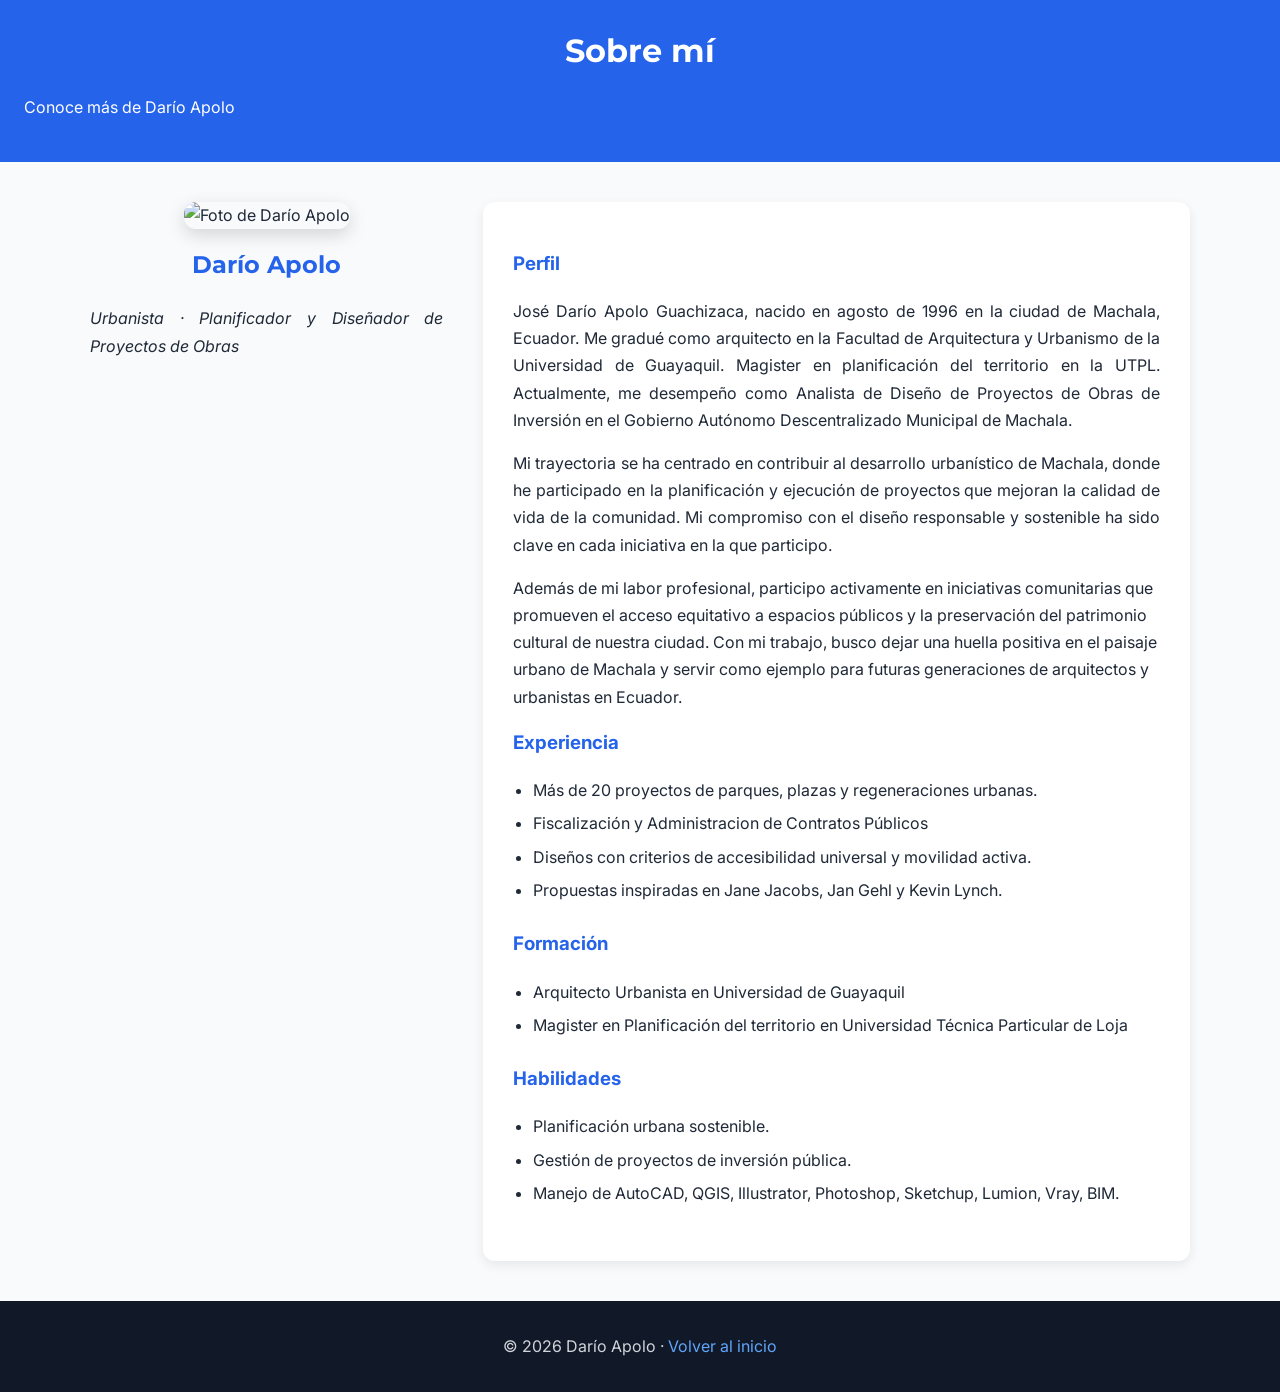
==== conoceme.html @ f18e1ec0 "Add files via upload" ====
<!doctype html>
<html lang="es">
<head>
  <meta charset="utf-8" />
  <meta name="viewport" content="width=device-width, initial-scale=1" />
  <title>Sobre mí — Darío Apolo</title>
  <link href="https://fonts.googleapis.com/css2?family=Inter:wght@400;600&family=Montserrat:wght@700&display=swap" rel="stylesheet">
  <style>
    :root {
      --bg: #f9fafb;
      --text: #1f2937;
      --muted: #6b7280;
      --brand: #2563eb;
    }

    body {
      margin: 0;
      font-family: 'Inter', sans-serif;
      background: var(--bg);
      color: var(--text);
      line-height: 1.7;
    }

    header {
      background: var(--brand);
      color: white;
      padding: 1.5rem;
      text-align: center;
    }

    header h1 {
      margin: 0;
      font-family: 'Montserrat', sans-serif;
    }

    main {
      display: grid;
      grid-template-columns: 1fr 2fr;
      gap: 40px;
      max-width: 1100px;
      margin: 40px auto;
      padding: 0 20px;
      align-items: start;
    }

    /* Foto */
    .profile {
      text-align: center;
    }
    .profile img {
      width: 100%;
      max-width: 280px;
      border-radius: 12px;
      box-shadow: 0 6px 18px rgba(0,0,0,0.15);
    }
    .profile h2 {
      margin-top: 1rem;
      font-family: 'Montserrat', sans-serif;
      color: var(--brand);
    }

    /* CV contenido */
    .cv-box {
      background: white;
      padding: 30px;
      border-radius: 12px;
      box-shadow: 0 4px 12px rgba(0,0,0,0.08);
    }
    .cv-box h3 {
      color: var(--brand);
      margin-top: 1rem;
    }
    .cv-box ul {
      margin: 0.5rem 0 1.5rem;
      padding-left: 20px;
    }
    .cv-box li {
      margin-bottom: 6px;
    }

    footer {
      background: #111827;
      color: #d1d5db;
      text-align: center;
      padding: 2rem 1rem;
      margin-top: 40px;
    }
    footer a {
      color: #60a5fa;
      text-decoration: none;
    }
    footer a:hover {
      text-decoration: underline;
    }

    @media (max-width: 768px) {
      main {
        grid-template-columns: 1fr;
        text-align: center;
      }
    }
    p {
  text-align: justify;
}
  </style>
</head>
<body>
  <header>
    <h1>Sobre mí</h1>
    <p>Conoce más de Darío Apolo</p>
  </header>

  <main>
    <!-- Columna izquierda (Foto + nombre) -->
    <div class="profile">
      <img src="img/perfil.jpg" alt="Foto de Darío Apolo">
      <h2>Darío Apolo</h2>
      <p><em>Urbanista · Planificador y Diseñador de Proyectos de Obras</em></p>
    </div>

    <!-- Columna derecha (CV) -->
    <div class="cv-box">
      <h3>Perfil</h3>
      <p>José Darío Apolo Guachizaca, nacido en agosto de 1996 en la ciudad de Machala, Ecuador. Me gradué como arquitecto en la Facultad de Arquitectura y Urbanismo de la Universidad de Guayaquil. Magister en planificación del territorio en la UTPL. 
Actualmente, me desempeño como Analista de Diseño de Proyectos de Obras de Inversión en el Gobierno Autónomo Descentralizado Municipal de Machala.</p>

<P>Mi trayectoria se ha centrado en contribuir al desarrollo urbanístico de Machala, donde he participado en la planificación y ejecución de proyectos que mejoran la calidad de vida de la comunidad. Mi compromiso con el diseño responsable y sostenible ha sido clave en cada iniciativa en la que participo.

<P></P>Además de mi labor profesional, participo activamente en iniciativas comunitarias que promueven el acceso equitativo a espacios públicos y la preservación del patrimonio cultural de nuestra ciudad.

Con mi trabajo, busco dejar una huella positiva en el paisaje urbano de Machala y servir como ejemplo para futuras generaciones de arquitectos y urbanistas en Ecuador.</p>

      <h3>Experiencia</h3>
      <ul>
        <li>Más de 20 proyectos de parques, plazas y regeneraciones urbanas.</li>
        <li>Fiscalización y Administracion de Contratos Públicos</li>
        <li>Diseños con criterios de accesibilidad universal y movilidad activa.</li>
        <li>Propuestas inspiradas en Jane Jacobs, Jan Gehl y Kevin Lynch.</li>
      </ul>

      <h3>Formación</h3>
      <ul>
        <li>Arquitecto  Urbanista en Universidad de Guayaquil</li>
        <li>Magister en Planificación del territorio en Universidad Técnica Particular de Loja</li>
      </ul>

      <h3>Habilidades</h3>
      <ul>
        <li>Planificación urbana sostenible.</li>
        <li>Gestión de proyectos de inversión pública.</li>
        <li>Manejo de AutoCAD, QGIS, Illustrator, Photoshop, Sketchup, Lumion, Vray, BIM.</li>
      </ul>
    </div>
  </main>

  <footer>
    © <span id="year"></span> Darío Apolo · 
    <a href="index.html">Volver al inicio</a>
  </footer>

  <script>
    document.getElementById("year").textContent = new Date().getFullYear();
  </script>
</body>
</html>
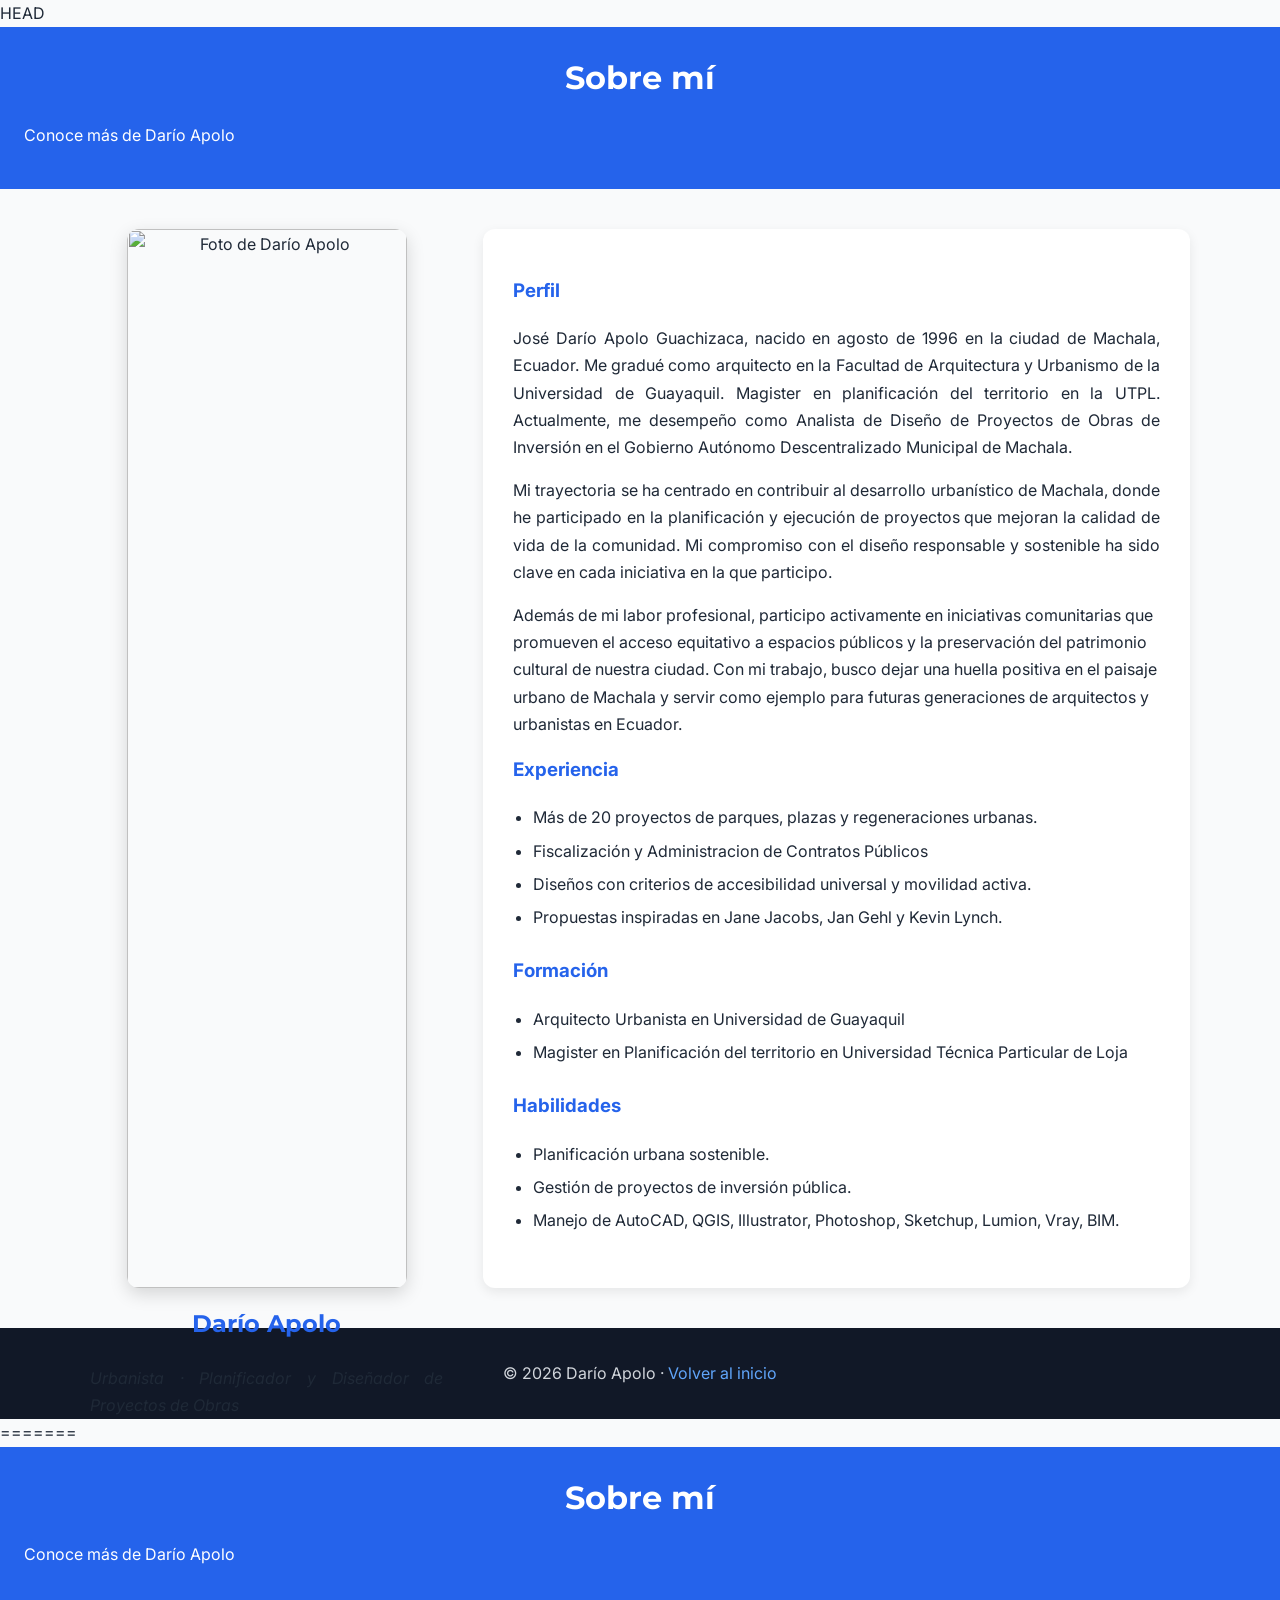
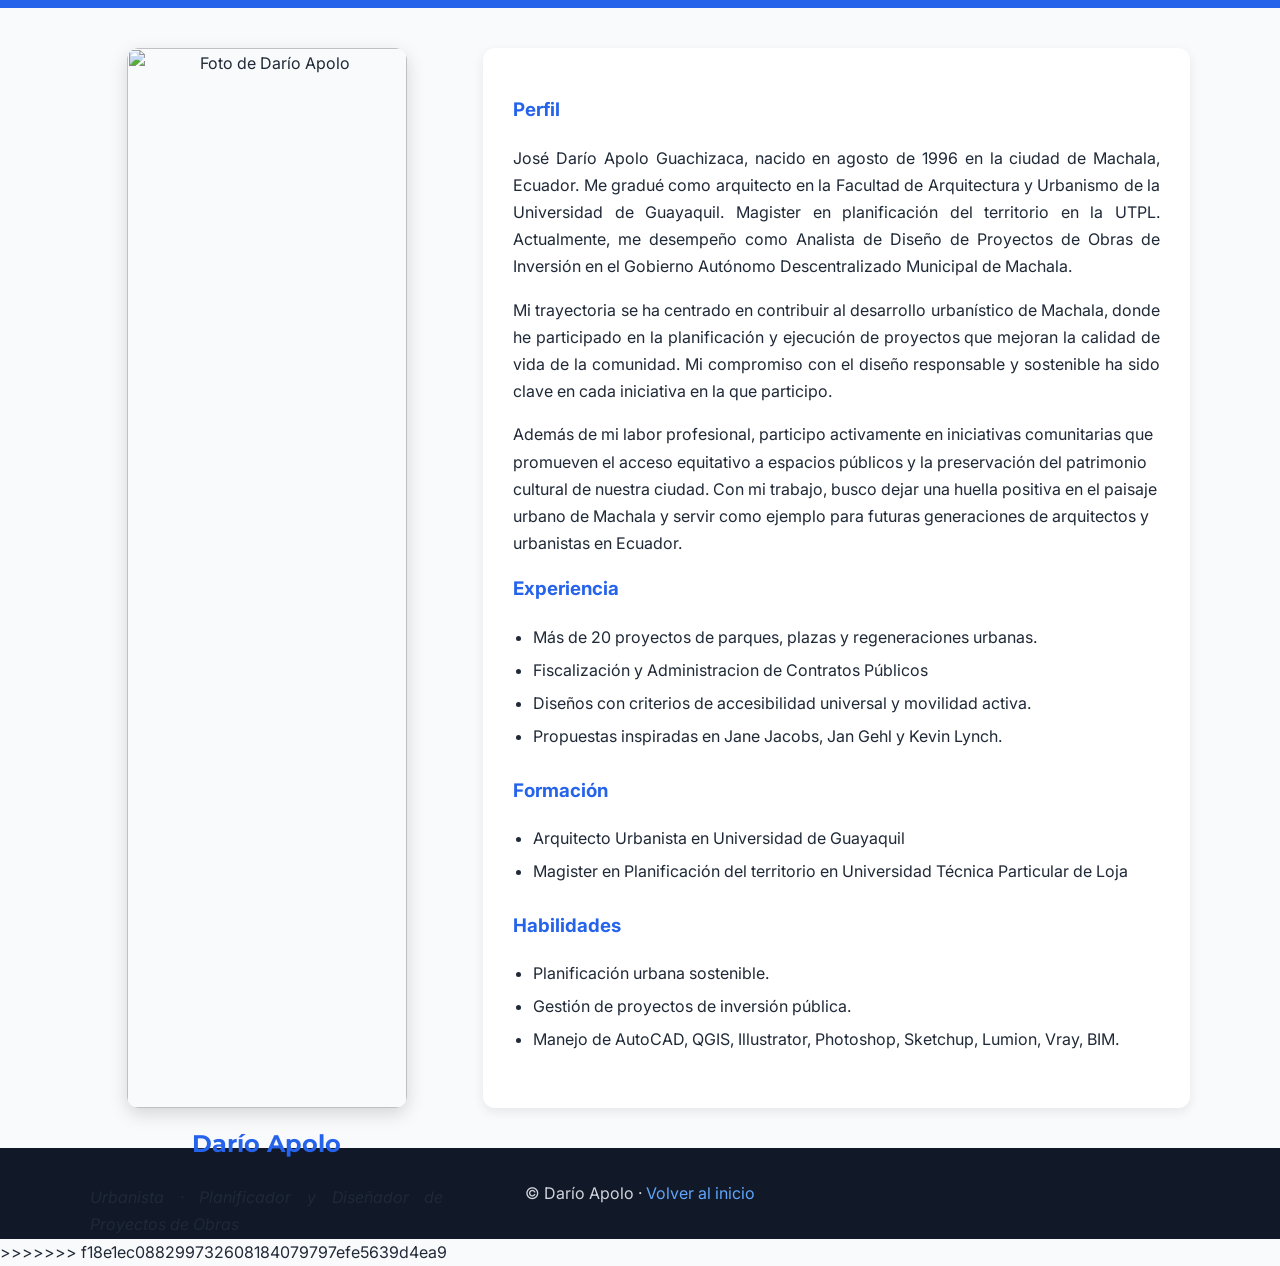
==== commit 35ee9df6: "Resolviendo conflictos de merge en HTML" ====
--- a/conoceme.html
+++ b/conoceme.html
@@ -1,165 +1,335 @@
-<!doctype html>
-<html lang="es">
-<head>
-  <meta charset="utf-8" />
-  <meta name="viewport" content="width=device-width, initial-scale=1" />
-  <title>Sobre mí — Darío Apolo</title>
-  <link href="https://fonts.googleapis.com/css2?family=Inter:wght@400;600&family=Montserrat:wght@700&display=swap" rel="stylesheet">
-  <style>
-    :root {
-      --bg: #f9fafb;
-      --text: #1f2937;
-      --muted: #6b7280;
-      --brand: #2563eb;
-    }
-
-    body {
-      margin: 0;
-      font-family: 'Inter', sans-serif;
-      background: var(--bg);
-      color: var(--text);
-      line-height: 1.7;
-    }
-
-    header {
-      background: var(--brand);
-      color: white;
-      padding: 1.5rem;
-      text-align: center;
-    }
-
-    header h1 {
-      margin: 0;
-      font-family: 'Montserrat', sans-serif;
-    }
-
-    main {
-      display: grid;
-      grid-template-columns: 1fr 2fr;
-      gap: 40px;
-      max-width: 1100px;
-      margin: 40px auto;
-      padding: 0 20px;
-      align-items: start;
-    }
-
-    /* Foto */
-    .profile {
-      text-align: center;
-    }
-    .profile img {
-      width: 100%;
-      max-width: 280px;
-      border-radius: 12px;
-      box-shadow: 0 6px 18px rgba(0,0,0,0.15);
-    }
-    .profile h2 {
-      margin-top: 1rem;
-      font-family: 'Montserrat', sans-serif;
-      color: var(--brand);
-    }
-
-    /* CV contenido */
-    .cv-box {
-      background: white;
-      padding: 30px;
-      border-radius: 12px;
-      box-shadow: 0 4px 12px rgba(0,0,0,0.08);
-    }
-    .cv-box h3 {
-      color: var(--brand);
-      margin-top: 1rem;
-    }
-    .cv-box ul {
-      margin: 0.5rem 0 1.5rem;
-      padding-left: 20px;
-    }
-    .cv-box li {
-      margin-bottom: 6px;
-    }
-
-    footer {
-      background: #111827;
-      color: #d1d5db;
-      text-align: center;
-      padding: 2rem 1rem;
-      margin-top: 40px;
-    }
-    footer a {
-      color: #60a5fa;
-      text-decoration: none;
-    }
-    footer a:hover {
-      text-decoration: underline;
-    }
-
-    @media (max-width: 768px) {
-      main {
-        grid-template-columns: 1fr;
-        text-align: center;
-      }
-    }
-    p {
-  text-align: justify;
-}
-  </style>
-</head>
-<body>
-  <header>
-    <h1>Sobre mí</h1>
-    <p>Conoce más de Darío Apolo</p>
-  </header>
-
-  <main>
-    <!-- Columna izquierda (Foto + nombre) -->
-    <div class="profile">
-      <img src="img/perfil.jpg" alt="Foto de Darío Apolo">
-      <h2>Darío Apolo</h2>
-      <p><em>Urbanista · Planificador y Diseñador de Proyectos de Obras</em></p>
-    </div>
-
-    <!-- Columna derecha (CV) -->
-    <div class="cv-box">
-      <h3>Perfil</h3>
-      <p>José Darío Apolo Guachizaca, nacido en agosto de 1996 en la ciudad de Machala, Ecuador. Me gradué como arquitecto en la Facultad de Arquitectura y Urbanismo de la Universidad de Guayaquil. Magister en planificación del territorio en la UTPL. 
-Actualmente, me desempeño como Analista de Diseño de Proyectos de Obras de Inversión en el Gobierno Autónomo Descentralizado Municipal de Machala.</p>
-
-<P>Mi trayectoria se ha centrado en contribuir al desarrollo urbanístico de Machala, donde he participado en la planificación y ejecución de proyectos que mejoran la calidad de vida de la comunidad. Mi compromiso con el diseño responsable y sostenible ha sido clave en cada iniciativa en la que participo.
-
-<P></P>Además de mi labor profesional, participo activamente en iniciativas comunitarias que promueven el acceso equitativo a espacios públicos y la preservación del patrimonio cultural de nuestra ciudad.
-
-Con mi trabajo, busco dejar una huella positiva en el paisaje urbano de Machala y servir como ejemplo para futuras generaciones de arquitectos y urbanistas en Ecuador.</p>
-
-      <h3>Experiencia</h3>
-      <ul>
-        <li>Más de 20 proyectos de parques, plazas y regeneraciones urbanas.</li>
-        <li>Fiscalización y Administracion de Contratos Públicos</li>
-        <li>Diseños con criterios de accesibilidad universal y movilidad activa.</li>
-        <li>Propuestas inspiradas en Jane Jacobs, Jan Gehl y Kevin Lynch.</li>
-      </ul>
-
-      <h3>Formación</h3>
-      <ul>
-        <li>Arquitecto  Urbanista en Universidad de Guayaquil</li>
-        <li>Magister en Planificación del territorio en Universidad Técnica Particular de Loja</li>
-      </ul>
-
-      <h3>Habilidades</h3>
-      <ul>
-        <li>Planificación urbana sostenible.</li>
-        <li>Gestión de proyectos de inversión pública.</li>
-        <li>Manejo de AutoCAD, QGIS, Illustrator, Photoshop, Sketchup, Lumion, Vray, BIM.</li>
-      </ul>
-    </div>
-  </main>
-
-  <footer>
-    © <span id="year"></span> Darío Apolo · 
-    <a href="index.html">Volver al inicio</a>
-  </footer>
-
-  <script>
-    document.getElementById("year").textContent = new Date().getFullYear();
-  </script>
-</body>
-</html>
+ HEAD
+<!doctype html>
+<html lang="es">
+<head>
+  <meta charset="utf-8" />
+  <meta name="viewport" content="width=device-width, initial-scale=1" />
+  <title>Sobre mí — Darío Apolo</title>
+  <link href="https://fonts.googleapis.com/css2?family=Inter:wght@400;600&family=Montserrat:wght@700&display=swap" rel="stylesheet">
+  <link href="https://fonts.googleapis.com/css2?family=Inter:wght@400;600&display=swap" rel="stylesheet">
+<link href="https://fonts.googleapis.com/css2?family=Roboto:wght@400;700&display=swap" rel="stylesheet">
+  <style>
+    :root {
+      --bg: #f9fafb;
+      --text: #1f2937;
+      --muted: #6b7280;
+      --brand: #2563eb;
+    }
+
+    body {
+      margin: 0;
+      font-family: 'Inter', sans-serif;
+      background: var(--bg);
+      color: var(--text);
+      line-height: 1.7;
+    }
+
+    header {
+      background: var(--brand);
+      color: white;
+      padding: 1.5rem;
+      text-align: center;
+    }
+
+    header h1 {
+      margin: 0;
+      font-family: 'Montserrat', sans-serif;
+    }
+
+    main {
+      display: grid;
+      grid-template-columns: 1fr 2fr;
+      gap: 40px;
+      max-width: 1100px;
+      margin: 40px auto;
+      padding: 0 20px;
+      align-items: start;
+    }
+
+    /* Foto */
+    .profile {
+      text-align: center;
+    }
+    .profile img {
+      width: 100%;
+      max-width: 280px;
+      border-radius: 12px;
+      box-shadow: 0 6px 18px rgba(0,0,0,0.15);
+    }
+    .profile h2 {
+      margin-top: 1rem;
+      font-family: 'Montserrat', sans-serif;
+      color: var(--brand);
+    }
+
+    /* CV contenido */
+    .cv-box {
+      background: white;
+      padding: 30px;
+      border-radius: 12px;
+      box-shadow: 0 4px 12px rgba(0,0,0,0.08);
+    }
+    .cv-box h3 {
+      color: var(--brand);
+      margin-top: 1rem;
+    }
+    .cv-box ul {
+      margin: 0.5rem 0 1.5rem;
+      padding-left: 20px;
+    }
+    .cv-box li {
+      margin-bottom: 6px;
+    }
+
+    footer {
+      background: #111827;
+      color: #d1d5db;
+      text-align: center;
+      padding: 2rem 1rem;
+      margin-top: 40px;
+    }
+    footer a {
+      color: #60a5fa;
+      text-decoration: none;
+    }
+    footer a:hover {
+      text-decoration: underline;
+    }
+
+    @media (max-width: 768px) {
+      main {
+        grid-template-columns: 1fr;
+        text-align: center;
+      }
+    }
+    p {
+  text-align: justify;
+}
+  </style>
+</head>
+<body>
+  <header>
+    <h1>Sobre mí</h1>
+    <p>Conoce más de Darío Apolo</p>
+  </header>
+
+  <main>
+    <!-- Columna izquierda (Foto + nombre) -->
+    <div class="profile">
+      <img src="img/perfil.jpg" alt="Foto de Darío Apolo">
+      <h2>Darío Apolo</h2>
+      <p><em>Urbanista · Planificador y Diseñador de Proyectos de Obras</em></p>
+    </div>
+
+    <!-- Columna derecha (CV) -->
+    <div class="cv-box">
+      <h3>Perfil</h3>
+      <p>José Darío Apolo Guachizaca, nacido en agosto de 1996 en la ciudad de Machala, Ecuador. Me gradué como arquitecto en la Facultad de Arquitectura y Urbanismo de la Universidad de Guayaquil. Magister en planificación del territorio en la UTPL. 
+Actualmente, me desempeño como Analista de Diseño de Proyectos de Obras de Inversión en el Gobierno Autónomo Descentralizado Municipal de Machala.</p>
+
+<P>Mi trayectoria se ha centrado en contribuir al desarrollo urbanístico de Machala, donde he participado en la planificación y ejecución de proyectos que mejoran la calidad de vida de la comunidad. Mi compromiso con el diseño responsable y sostenible ha sido clave en cada iniciativa en la que participo.
+
+<P></P>Además de mi labor profesional, participo activamente en iniciativas comunitarias que promueven el acceso equitativo a espacios públicos y la preservación del patrimonio cultural de nuestra ciudad.
+
+Con mi trabajo, busco dejar una huella positiva en el paisaje urbano de Machala y servir como ejemplo para futuras generaciones de arquitectos y urbanistas en Ecuador.</p>
+
+      <h3>Experiencia</h3>
+      <ul>
+        <li>Más de 20 proyectos de parques, plazas y regeneraciones urbanas.</li>
+        <li>Fiscalización y Administracion de Contratos Públicos</li>
+        <li>Diseños con criterios de accesibilidad universal y movilidad activa.</li>
+        <li>Propuestas inspiradas en Jane Jacobs, Jan Gehl y Kevin Lynch.</li>
+      </ul>
+
+      <h3>Formación</h3>
+      <ul>
+        <li>Arquitecto  Urbanista en Universidad de Guayaquil</li>
+        <li>Magister en Planificación del territorio en Universidad Técnica Particular de Loja</li>
+      </ul>
+
+      <h3>Habilidades</h3>
+      <ul>
+        <li>Planificación urbana sostenible.</li>
+        <li>Gestión de proyectos de inversión pública.</li>
+        <li>Manejo de AutoCAD, QGIS, Illustrator, Photoshop, Sketchup, Lumion, Vray, BIM.</li>
+      </ul>
+    </div>
+  </main>
+
+  <footer>
+    © <span id="year"></span> Darío Apolo · 
+    <a href="index.html">Volver al inicio</a>
+  </footer>
+
+  <script>
+    document.getElementById("year").textContent = new Date().getFullYear();
+  </script>
+</body>
+</html>
+=======
+<!doctype html>
+<html lang="es">
+<head>
+  <meta charset="utf-8" />
+  <meta name="viewport" content="width=device-width, initial-scale=1" />
+  <title>Sobre mí — Darío Apolo</title>
+  <link href="https://fonts.googleapis.com/css2?family=Inter:wght@400;600&family=Montserrat:wght@700&display=swap" rel="stylesheet">
+  <style>
+    :root {
+      --bg: #f9fafb;
+      --text: #1f2937;
+      --muted: #6b7280;
+      --brand: #2563eb;
+    }
+
+    body {
+      margin: 0;
+      font-family: 'Inter', sans-serif;
+      background: var(--bg);
+      color: var(--text);
+      line-height: 1.7;
+    }
+
+    header {
+      background: var(--brand);
+      color: white;
+      padding: 1.5rem;
+      text-align: center;
+    }
+
+    header h1 {
+      margin: 0;
+      font-family: 'Montserrat', sans-serif;
+    }
+
+    main {
+      display: grid;
+      grid-template-columns: 1fr 2fr;
+      gap: 40px;
+      max-width: 1100px;
+      margin: 40px auto;
+      padding: 0 20px;
+      align-items: start;
+    }
+
+    /* Foto */
+    .profile {
+      text-align: center;
+    }
+    .profile img {
+      width: 100%;
+      max-width: 280px;
+      border-radius: 12px;
+      box-shadow: 0 6px 18px rgba(0,0,0,0.15);
+    }
+    .profile h2 {
+      margin-top: 1rem;
+      font-family: 'Montserrat', sans-serif;
+      color: var(--brand);
+    }
+
+    /* CV contenido */
+    .cv-box {
+      background: white;
+      padding: 30px;
+      border-radius: 12px;
+      box-shadow: 0 4px 12px rgba(0,0,0,0.08);
+    }
+    .cv-box h3 {
+      color: var(--brand);
+      margin-top: 1rem;
+    }
+    .cv-box ul {
+      margin: 0.5rem 0 1.5rem;
+      padding-left: 20px;
+    }
+    .cv-box li {
+      margin-bottom: 6px;
+    }
+
+    footer {
+      background: #111827;
+      color: #d1d5db;
+      text-align: center;
+      padding: 2rem 1rem;
+      margin-top: 40px;
+    }
+    footer a {
+      color: #60a5fa;
+      text-decoration: none;
+    }
+    footer a:hover {
+      text-decoration: underline;
+    }
+
+    @media (max-width: 768px) {
+      main {
+        grid-template-columns: 1fr;
+        text-align: center;
+      }
+    }
+    p {
+  text-align: justify;
+}
+  </style>
+</head>
+<body>
+  <header>
+    <h1>Sobre mí</h1>
+    <p>Conoce más de Darío Apolo</p>
+  </header>
+
+  <main>
+    <!-- Columna izquierda (Foto + nombre) -->
+    <div class="profile">
+      <img src="img/perfil.jpg" alt="Foto de Darío Apolo">
+      <h2>Darío Apolo</h2>
+      <p><em>Urbanista · Planificador y Diseñador de Proyectos de Obras</em></p>
+    </div>
+
+    <!-- Columna derecha (CV) -->
+    <div class="cv-box">
+      <h3>Perfil</h3>
+      <p>José Darío Apolo Guachizaca, nacido en agosto de 1996 en la ciudad de Machala, Ecuador. Me gradué como arquitecto en la Facultad de Arquitectura y Urbanismo de la Universidad de Guayaquil. Magister en planificación del territorio en la UTPL. 
+Actualmente, me desempeño como Analista de Diseño de Proyectos de Obras de Inversión en el Gobierno Autónomo Descentralizado Municipal de Machala.</p>
+
+<P>Mi trayectoria se ha centrado en contribuir al desarrollo urbanístico de Machala, donde he participado en la planificación y ejecución de proyectos que mejoran la calidad de vida de la comunidad. Mi compromiso con el diseño responsable y sostenible ha sido clave en cada iniciativa en la que participo.
+
+<P></P>Además de mi labor profesional, participo activamente en iniciativas comunitarias que promueven el acceso equitativo a espacios públicos y la preservación del patrimonio cultural de nuestra ciudad.
+
+Con mi trabajo, busco dejar una huella positiva en el paisaje urbano de Machala y servir como ejemplo para futuras generaciones de arquitectos y urbanistas en Ecuador.</p>
+
+      <h3>Experiencia</h3>
+      <ul>
+        <li>Más de 20 proyectos de parques, plazas y regeneraciones urbanas.</li>
+        <li>Fiscalización y Administracion de Contratos Públicos</li>
+        <li>Diseños con criterios de accesibilidad universal y movilidad activa.</li>
+        <li>Propuestas inspiradas en Jane Jacobs, Jan Gehl y Kevin Lynch.</li>
+      </ul>
+
+      <h3>Formación</h3>
+      <ul>
+        <li>Arquitecto  Urbanista en Universidad de Guayaquil</li>
+        <li>Magister en Planificación del territorio en Universidad Técnica Particular de Loja</li>
+      </ul>
+
+      <h3>Habilidades</h3>
+      <ul>
+        <li>Planificación urbana sostenible.</li>
+        <li>Gestión de proyectos de inversión pública.</li>
+        <li>Manejo de AutoCAD, QGIS, Illustrator, Photoshop, Sketchup, Lumion, Vray, BIM.</li>
+      </ul>
+    </div>
+  </main>
+
+  <footer>
+    © <span id="year"></span> Darío Apolo · 
+    <a href="index.html">Volver al inicio</a>
+  </footer>
+
+  <script>
+    document.getElementById("year").textContent = new Date().getFullYear();
+  </script>
+</body>
+</html>
+>>>>>>> f18e1ec088299732608184079797efe5639d4ea9
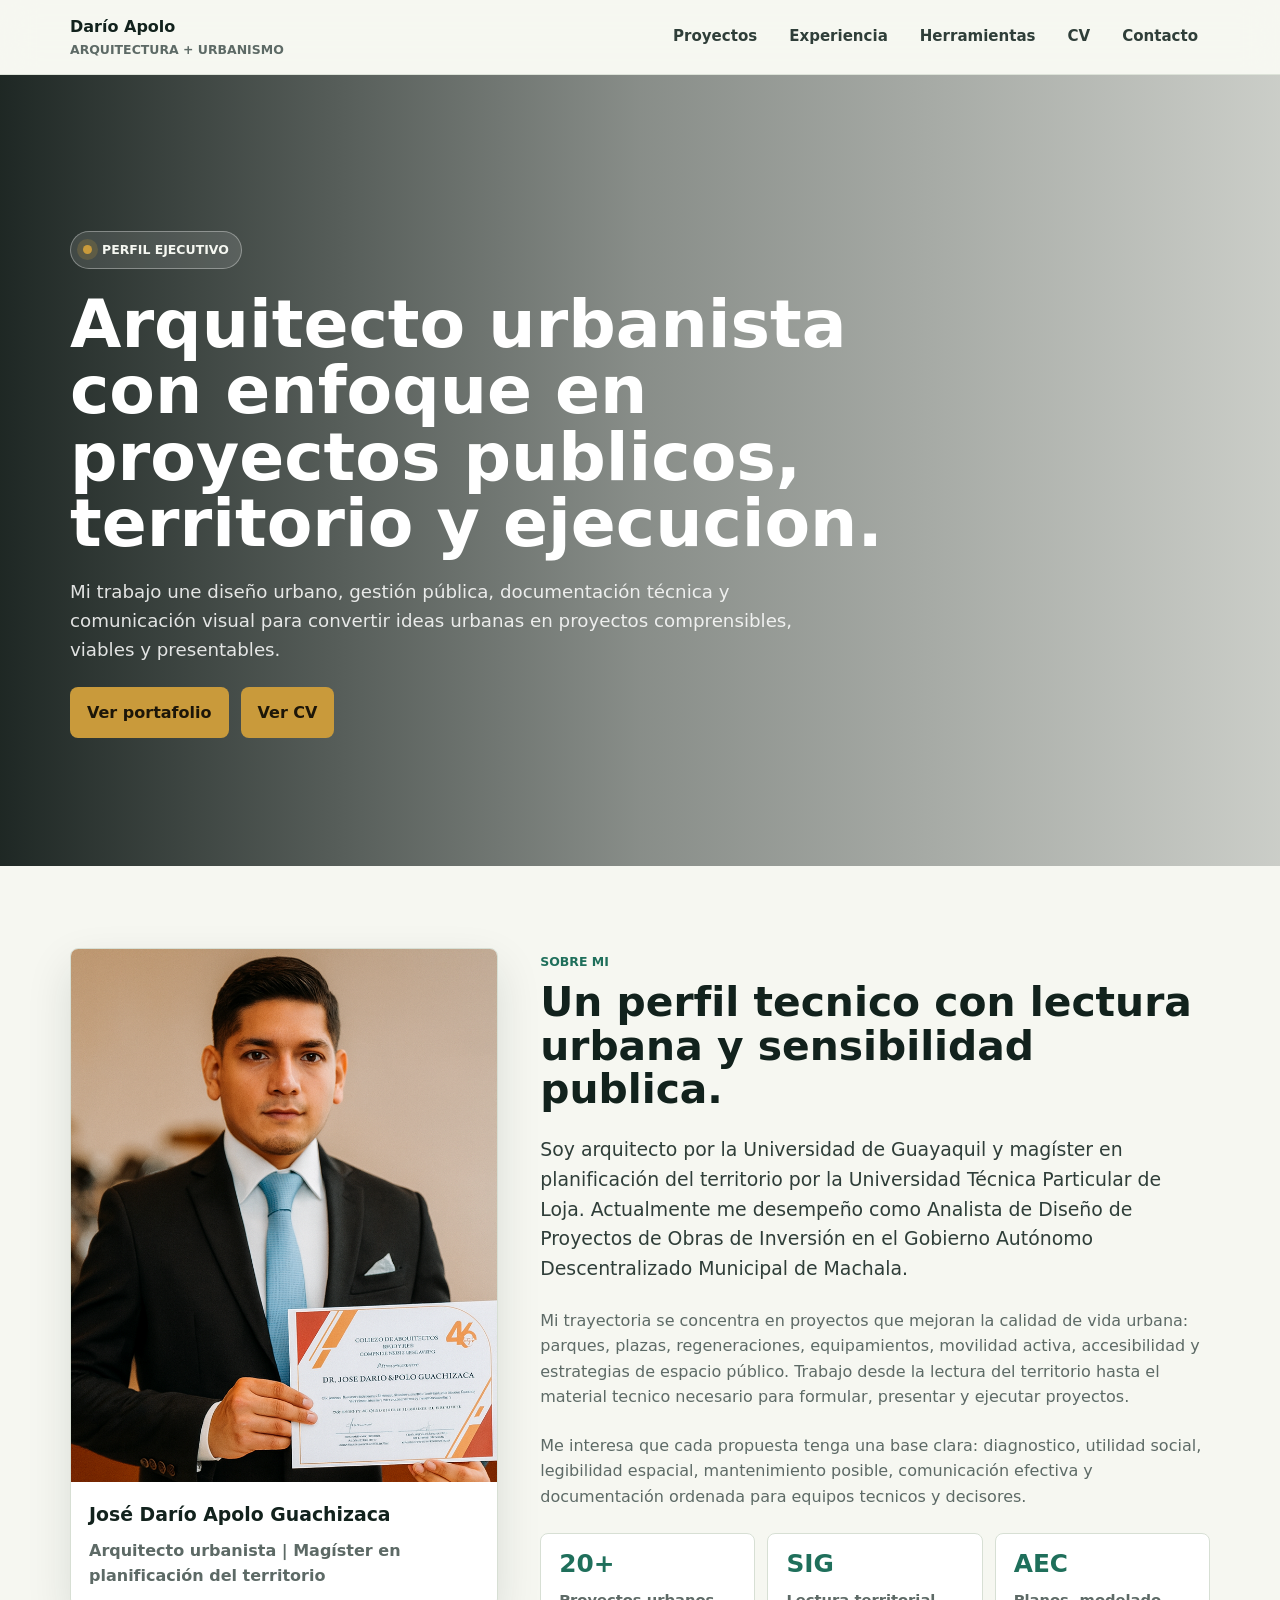
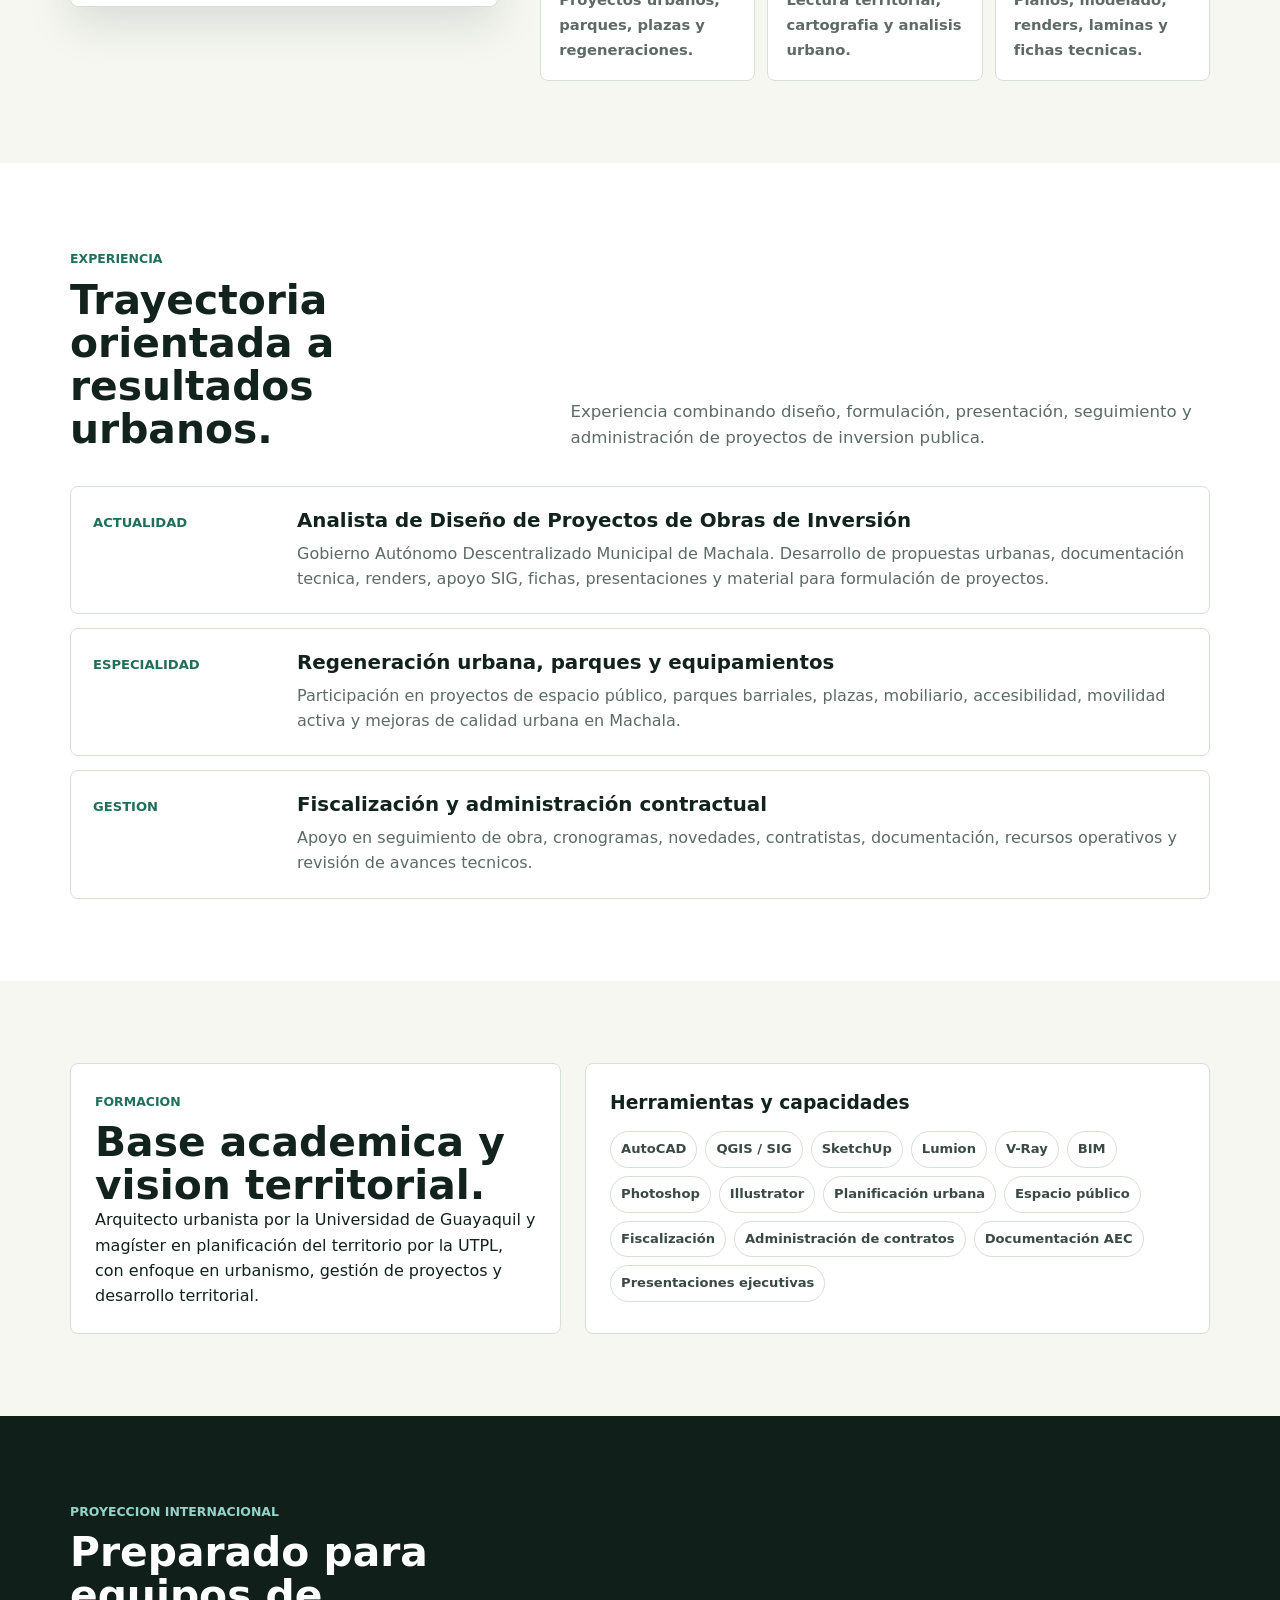
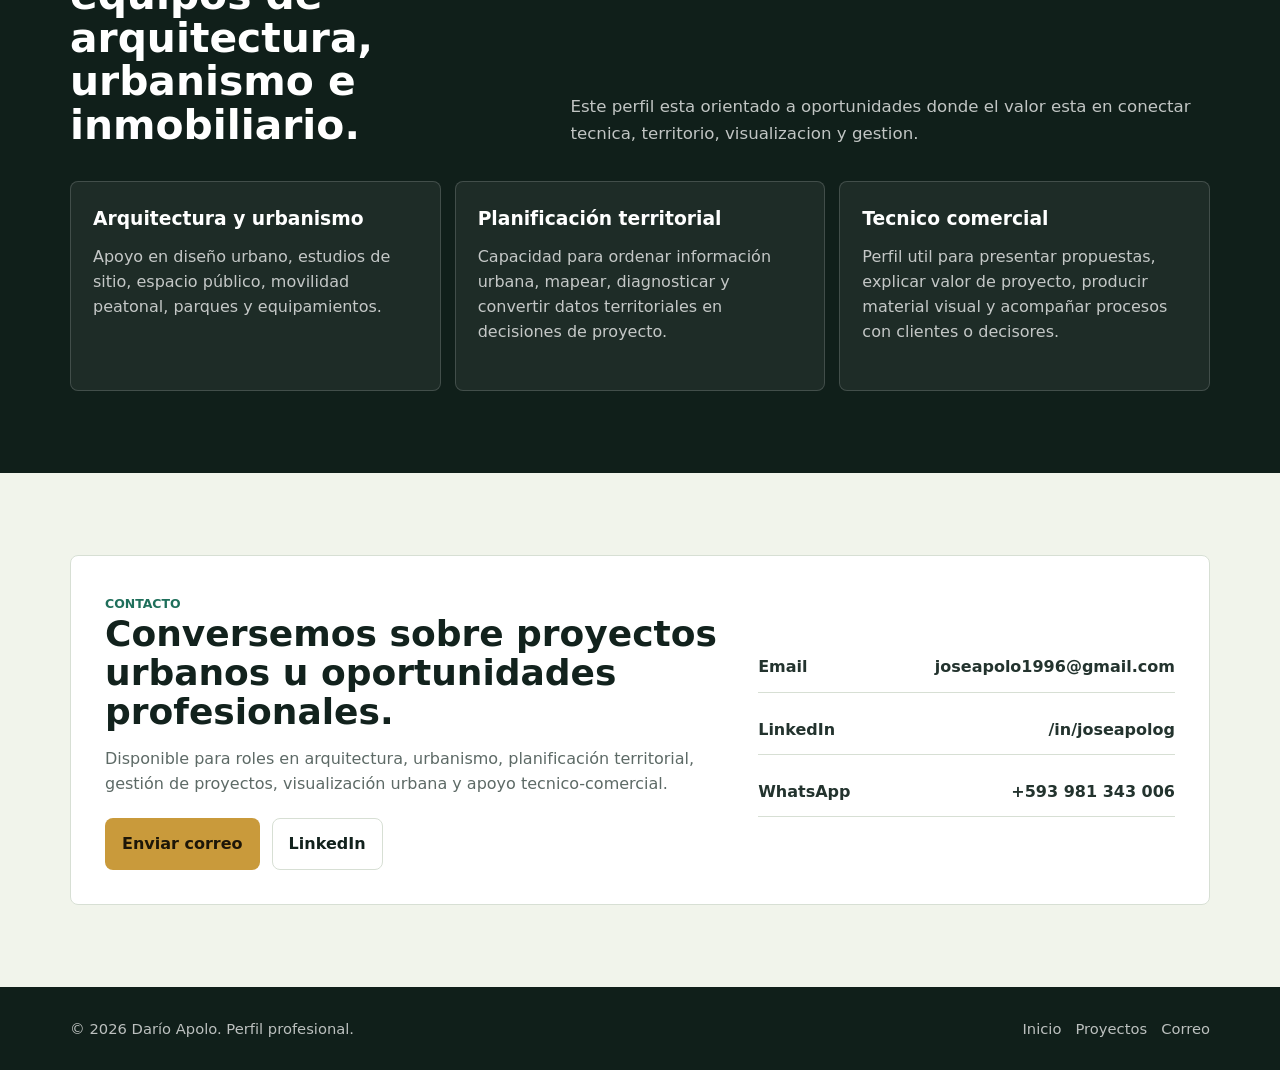
==== commit 8214149a: "Mejorar portafolio profesional" ====
--- a/conoceme.html
+++ b/conoceme.html
@@ -1,335 +1,904 @@
- HEAD
 <!doctype html>
 <html lang="es">
 <head>
-  <meta charset="utf-8" />
-  <meta name="viewport" content="width=device-width, initial-scale=1" />
-  <title>Sobre mí — Darío Apolo</title>
-  <link href="https://fonts.googleapis.com/css2?family=Inter:wght@400;600&family=Montserrat:wght@700&display=swap" rel="stylesheet">
-  <link href="https://fonts.googleapis.com/css2?family=Inter:wght@400;600&display=swap" rel="stylesheet">
-<link href="https://fonts.googleapis.com/css2?family=Roboto:wght@400;700&display=swap" rel="stylesheet">
+  <meta charset="utf-8">
+  <meta name="viewport" content="width=device-width, initial-scale=1">
+  <title>Conoceme | Dario Apolo</title>
+  <meta name="description" content="Perfil profesional de Dario Apolo: arquitecto urbanista, planificador territorial, analista de diseno de proyectos publicos y especialista en espacio publico.">
   <style>
     :root {
-      --bg: #f9fafb;
-      --text: #1f2937;
-      --muted: #6b7280;
-      --brand: #2563eb;
+      color-scheme: light;
+      --ink: #12221d;
+      --muted: #5d6a66;
+      --paper: #f6f7f1;
+      --surface: #ffffff;
+      --soft: #e9eee6;
+      --line: #d7dfd4;
+      --forest: #1f6f5b;
+      --teal: #168a78;
+      --blue: #2f6f93;
+      --gold: #c99a3b;
+      --coral: #d46f4d;
+      --shadow: 0 18px 45px rgba(18, 34, 29, .12);
+    }
+
+    * {
+      box-sizing: border-box;
+    }
+
+    html {
+      scroll-behavior: smooth;
     }
 
     body {
       margin: 0;
-      font-family: 'Inter', sans-serif;
-      background: var(--bg);
-      color: var(--text);
-      line-height: 1.7;
-    }
-
-    header {
-      background: var(--brand);
-      color: white;
-      padding: 1.5rem;
-      text-align: center;
-    }
-
-    header h1 {
-      margin: 0;
-      font-family: 'Montserrat', sans-serif;
-    }
-
-    main {
-      display: grid;
-      grid-template-columns: 1fr 2fr;
+      background: var(--paper);
+      color: var(--ink);
+      font-family: Inter, "Segoe UI", system-ui, -apple-system, BlinkMacSystemFont, sans-serif;
+      line-height: 1.58;
+      letter-spacing: 0;
+    }
+
+    body.nav-open {
+      overflow: hidden;
+    }
+
+    img {
+      display: block;
+      max-width: 100%;
+    }
+
+    a {
+      color: inherit;
+      text-decoration: none;
+    }
+
+    button {
+      font: inherit;
+    }
+
+    .progress {
+      position: fixed;
+      inset: 0 auto auto 0;
+      width: 100%;
+      height: 4px;
+      z-index: 120;
+      background: transparent;
+    }
+
+    .progress__bar {
+      display: block;
+      width: 0;
+      height: 100%;
+      background: linear-gradient(90deg, var(--teal), var(--gold), var(--coral));
+    }
+
+    .container {
+      width: min(1140px, calc(100% - 40px));
+      margin-inline: auto;
+    }
+
+    .site-header {
+      position: sticky;
+      top: 0;
+      z-index: 100;
+      border-bottom: 1px solid rgba(215, 223, 212, .82);
+      background: rgba(246, 247, 241, .88);
+      backdrop-filter: blur(18px);
+    }
+
+    .nav {
+      display: flex;
+      align-items: center;
+      justify-content: space-between;
+      min-height: 74px;
+      gap: 24px;
+    }
+
+    .brand {
+      display: grid;
+      gap: 1px;
+      font-weight: 800;
+    }
+
+    .brand span {
+      color: var(--muted);
+      font-size: .78rem;
+      font-weight: 650;
+      text-transform: uppercase;
+    }
+
+    .nav-links {
+      display: flex;
+      align-items: center;
+      gap: 8px;
+    }
+
+    .nav-links a {
+      border-radius: 8px;
+      color: #2f3e39;
+      font-size: .94rem;
+      font-weight: 720;
+      padding: 10px 12px;
+    }
+
+    .nav-links a:hover,
+    .nav-links a:focus-visible {
+      background: var(--soft);
+      color: var(--forest);
+      outline: none;
+    }
+
+    .nav-toggle {
+      display: none;
+      width: 44px;
+      height: 44px;
+      border: 1px solid var(--line);
+      border-radius: 8px;
+      background: var(--surface);
+      color: var(--ink);
+      cursor: pointer;
+    }
+
+    .nav-toggle span {
+      display: block;
+      width: 18px;
+      height: 2px;
+      margin: 4px auto;
+      background: currentColor;
+    }
+
+    .hero {
+      position: relative;
+      min-height: 54svh;
+      color: #fff;
+      background-image:
+        linear-gradient(90deg, rgba(7, 17, 14, .90), rgba(7, 17, 14, .46), rgba(7, 17, 14, .18)),
+        url("img/plaza1.jpg");
+      background-position: center;
+      background-size: cover;
+    }
+
+    .hero__content {
+      display: grid;
+      min-height: 54svh;
+      align-content: center;
+      gap: 22px;
+      padding: 74px 0 46px;
+    }
+
+    .eyebrow {
+      display: inline-flex;
+      width: fit-content;
+      align-items: center;
+      gap: 10px;
+      border: 1px solid rgba(255, 255, 255, .34);
+      border-radius: 999px;
+      background: rgba(255, 255, 255, .11);
+      color: #f5f7f1;
+      font-size: .78rem;
+      font-weight: 800;
+      padding: 8px 12px;
+      text-transform: uppercase;
+    }
+
+    .eyebrow::before {
+      content: "";
+      width: 9px;
+      height: 9px;
+      border-radius: 999px;
+      background: var(--gold);
+      box-shadow: 0 0 0 6px rgba(201, 154, 59, .20);
+    }
+
+    h1,
+    h2,
+    h3,
+    p {
+      margin-block: 0;
+    }
+
+    .hero h1 {
+      max-width: 820px;
+      font-size: 4.15rem;
+      line-height: 1;
+      letter-spacing: 0;
+    }
+
+    .hero p {
+      max-width: 760px;
+      color: rgba(255, 255, 255, .86);
+      font-size: 1.14rem;
+    }
+
+    .btn {
+      display: inline-flex;
+      min-height: 46px;
+      align-items: center;
+      justify-content: center;
+      gap: 9px;
+      border: 1px solid transparent;
+      border-radius: 8px;
+      cursor: pointer;
+      font-weight: 820;
+      padding: 12px 16px;
+      transition: transform .2s ease, border-color .2s ease, background .2s ease, color .2s ease;
+    }
+
+    .btn:hover,
+    .btn:focus-visible {
+      transform: translateY(-2px);
+      outline: none;
+    }
+
+    .btn--primary {
+      background: var(--gold);
+      color: #1d1608;
+    }
+
+    .btn--outline {
+      border-color: var(--line);
+      background: transparent;
+      color: var(--ink);
+    }
+
+    .hero-actions,
+    .cta-actions {
+      display: flex;
+      flex-wrap: wrap;
+      gap: 12px;
+    }
+
+    section {
+      padding: 82px 0;
+    }
+
+    .section-kicker {
+      color: var(--forest);
+      font-size: .78rem;
+      font-weight: 850;
+      text-transform: uppercase;
+    }
+
+    .section-title {
+      margin-top: 8px;
+      font-size: 2.55rem;
+      line-height: 1.06;
+      letter-spacing: 0;
+    }
+
+    .profile-layout {
+      display: grid;
+      grid-template-columns: .78fr 1.22fr;
+      gap: 42px;
+      align-items: start;
+    }
+
+    .profile-photo {
+      position: sticky;
+      top: 98px;
+      overflow: hidden;
+      border: 1px solid var(--line);
+      border-radius: 8px;
+      background: var(--surface);
+      box-shadow: var(--shadow);
+    }
+
+    .profile-photo img {
+      width: 100%;
+      aspect-ratio: 4 / 5;
+      object-fit: cover;
+    }
+
+    .profile-photo__body {
+      display: grid;
+      gap: 8px;
+      padding: 18px;
+    }
+
+    .profile-photo__body strong {
+      font-size: 1.18rem;
+    }
+
+    .profile-photo__body span {
+      color: var(--muted);
+      font-weight: 720;
+    }
+
+    .bio {
+      display: grid;
+      gap: 24px;
+    }
+
+    .bio-lead {
+      color: #2f3e39;
+      font-size: 1.18rem;
+    }
+
+    .bio p:not(.bio-lead) {
+      color: var(--muted);
+    }
+
+    .quick-grid {
+      display: grid;
+      grid-template-columns: repeat(3, 1fr);
+      gap: 12px;
+    }
+
+    .quick-item,
+    .experience-item,
+    .toolset,
+    .contact-panel {
+      border: 1px solid var(--line);
+      border-radius: 8px;
+      background: var(--surface);
+    }
+
+    .quick-item {
+      min-height: 132px;
+      padding: 18px;
+    }
+
+    .quick-item strong {
+      display: block;
+      color: var(--forest);
+      font-size: 1.55rem;
+      line-height: 1;
+      margin-bottom: 10px;
+    }
+
+    .quick-item span {
+      color: var(--muted);
+      font-size: .92rem;
+      font-weight: 720;
+    }
+
+    .experience {
+      background: var(--surface);
+    }
+
+    .section-head {
+      display: grid;
+      grid-template-columns: minmax(220px, .72fr) minmax(280px, 1fr);
       gap: 40px;
-      max-width: 1100px;
-      margin: 40px auto;
-      padding: 0 20px;
-      align-items: start;
-    }
-
-    /* Foto */
-    .profile {
-      text-align: center;
-    }
-    .profile img {
-      width: 100%;
-      max-width: 280px;
-      border-radius: 12px;
-      box-shadow: 0 6px 18px rgba(0,0,0,0.15);
-    }
-    .profile h2 {
-      margin-top: 1rem;
-      font-family: 'Montserrat', sans-serif;
-      color: var(--brand);
-    }
-
-    /* CV contenido */
-    .cv-box {
-      background: white;
-      padding: 30px;
-      border-radius: 12px;
-      box-shadow: 0 4px 12px rgba(0,0,0,0.08);
-    }
-    .cv-box h3 {
-      color: var(--brand);
-      margin-top: 1rem;
-    }
-    .cv-box ul {
-      margin: 0.5rem 0 1.5rem;
-      padding-left: 20px;
-    }
-    .cv-box li {
-      margin-bottom: 6px;
-    }
-
-    footer {
-      background: #111827;
-      color: #d1d5db;
-      text-align: center;
-      padding: 2rem 1rem;
-      margin-top: 40px;
-    }
-    footer a {
-      color: #60a5fa;
-      text-decoration: none;
-    }
-    footer a:hover {
-      text-decoration: underline;
-    }
-
-    @media (max-width: 768px) {
-      main {
+      align-items: end;
+      margin-bottom: 34px;
+    }
+
+    .section-lead {
+      color: var(--muted);
+      font-size: 1.04rem;
+    }
+
+    .experience-list {
+      display: grid;
+      gap: 14px;
+    }
+
+    .experience-item {
+      display: grid;
+      grid-template-columns: 180px 1fr;
+      gap: 24px;
+      padding: 22px;
+    }
+
+    .experience-item time,
+    .experience-item .label {
+      color: var(--forest);
+      font-size: .82rem;
+      font-weight: 860;
+      text-transform: uppercase;
+    }
+
+    .experience-item h3 {
+      font-size: 1.24rem;
+      line-height: 1.2;
+      margin-bottom: 8px;
+    }
+
+    .experience-item p {
+      color: var(--muted);
+    }
+
+    .tools {
+      background: var(--paper);
+    }
+
+    .tools-layout {
+      display: grid;
+      grid-template-columns: .88fr 1.12fr;
+      gap: 24px;
+      align-items: stretch;
+    }
+
+    .toolset {
+      padding: 24px;
+    }
+
+    .toolset h3 {
+      margin-bottom: 14px;
+    }
+
+    .skill-cloud {
+      display: flex;
+      flex-wrap: wrap;
+      gap: 8px;
+    }
+
+    .skill-cloud span {
+      border: 1px solid var(--line);
+      border-radius: 999px;
+      background: var(--surface);
+      color: #3b4a45;
+      font-size: .82rem;
+      font-weight: 800;
+      padding: 7px 10px;
+    }
+
+    .international {
+      background: #101f1a;
+      color: #fff;
+    }
+
+    .international .section-kicker {
+      color: #94d4c6;
+    }
+
+    .international .section-lead {
+      color: rgba(255, 255, 255, .74);
+    }
+
+    .international-grid {
+      display: grid;
+      grid-template-columns: repeat(3, 1fr);
+      gap: 14px;
+      margin-top: 28px;
+    }
+
+    .international-grid article {
+      min-height: 210px;
+      border: 1px solid rgba(255, 255, 255, .16);
+      border-radius: 8px;
+      background: rgba(255, 255, 255, .06);
+      padding: 22px;
+    }
+
+    .international-grid h3 {
+      margin-bottom: 10px;
+    }
+
+    .international-grid p {
+      color: rgba(255, 255, 255, .74);
+    }
+
+    .contact {
+      background: #f1f4eb;
+    }
+
+    .contact-panel {
+      display: grid;
+      grid-template-columns: 1.2fr .8fr;
+      gap: 28px;
+      padding: 34px;
+    }
+
+    .contact-panel h2 {
+      font-size: 2.25rem;
+      line-height: 1.08;
+      margin-bottom: 14px;
+    }
+
+    .contact-panel p {
+      color: var(--muted);
+      max-width: 720px;
+    }
+
+    .contact-list {
+      display: grid;
+      gap: 12px;
+      align-content: center;
+    }
+
+    .contact-link {
+      display: flex;
+      justify-content: space-between;
+      gap: 16px;
+      border-bottom: 1px solid var(--line);
+      color: #23332e;
+      font-weight: 780;
+      padding: 12px 0;
+    }
+
+    .site-footer {
+      background: #101f1a;
+      color: rgba(255, 255, 255, .72);
+      padding: 30px 0;
+    }
+
+    .footer-inner {
+      display: flex;
+      align-items: center;
+      justify-content: space-between;
+      gap: 18px;
+      font-size: .92rem;
+    }
+
+    .footer-links {
+      display: flex;
+      flex-wrap: wrap;
+      gap: 14px;
+    }
+
+    .footer-links a:hover {
+      color: #fff;
+    }
+
+    .reveal {
+      opacity: 0;
+      transform: translateY(18px);
+      transition: opacity .55s ease, transform .55s ease;
+    }
+
+    .reveal.is-visible {
+      opacity: 1;
+      transform: translateY(0);
+    }
+
+    @media (max-width: 980px) {
+      .hero h1 {
+        font-size: 3.25rem;
+      }
+
+      .profile-layout,
+      .section-head,
+      .tools-layout,
+      .contact-panel {
         grid-template-columns: 1fr;
-        text-align: center;
-      }
-    }
-    p {
-  text-align: justify;
-}
+      }
+
+      .profile-photo {
+        position: static;
+      }
+
+      .quick-grid,
+      .international-grid {
+        grid-template-columns: repeat(2, 1fr);
+      }
+    }
+
+    @media (max-width: 760px) {
+      .container {
+        width: min(100% - 28px, 1140px);
+      }
+
+      .nav-toggle {
+        display: inline-block;
+      }
+
+      .nav-links {
+        position: fixed;
+        inset: 74px 14px auto;
+        display: none;
+        flex-direction: column;
+        align-items: stretch;
+        border: 1px solid var(--line);
+        border-radius: 8px;
+        background: var(--surface);
+        box-shadow: var(--shadow);
+        padding: 10px;
+      }
+
+      body.nav-open .nav-links {
+        display: flex;
+      }
+
+      .nav-links a {
+        padding: 13px;
+      }
+
+      .hero {
+        min-height: 58svh;
+      }
+
+      .hero__content {
+        min-height: 58svh;
+        padding-top: 54px;
+      }
+
+      .hero h1 {
+        font-size: 2.35rem;
+      }
+
+      .hero p,
+      .bio-lead {
+        font-size: 1rem;
+      }
+
+      section {
+        padding: 62px 0;
+      }
+
+      .section-title {
+        font-size: 2rem;
+      }
+
+      .quick-grid,
+      .international-grid,
+      .experience-item {
+        grid-template-columns: 1fr;
+      }
+
+      .contact-panel {
+        padding: 22px;
+      }
+
+      .footer-inner {
+        align-items: flex-start;
+        flex-direction: column;
+      }
+
+      .contact-link {
+        align-items: flex-start;
+        flex-direction: column;
+        gap: 2px;
+      }
+    }
+
+    @media (prefers-reduced-motion: reduce) {
+      *,
+      *::before,
+      *::after {
+        scroll-behavior: auto !important;
+        transition: none !important;
+      }
+    }
   </style>
 </head>
 <body>
-  <header>
-    <h1>Sobre mí</h1>
-    <p>Conoce más de Darío Apolo</p>
+  <div class="progress" aria-hidden="true"><span class="progress__bar" id="progressBar"></span></div>
+
+  <header class="site-header">
+    <div class="container">
+      <nav class="nav" aria-label="Navegacion principal">
+        <a class="brand" href="index.html" aria-label="Inicio">
+          Dar&iacute;o Apolo
+          <span>Arquitectura + Urbanismo</span>
+        </a>
+        <button class="nav-toggle" type="button" aria-label="Abrir menu" aria-expanded="false">
+          <span></span>
+          <span></span>
+          <span></span>
+        </button>
+        <div class="nav-links" id="navLinks">
+          <a href="index.html#proyectos">Proyectos</a>
+          <a href="#experiencia">Experiencia</a>
+          <a href="#herramientas">Herramientas</a>
+          <a href="cv-dario-apolo.pdf.pdf" target="_blank" rel="noreferrer">CV</a>
+          <a href="#contacto">Contacto</a>
+        </div>
+      </nav>
+    </div>
   </header>
 
   <main>
-    <!-- Columna izquierda (Foto + nombre) -->
-    <div class="profile">
-      <img src="img/perfil.jpg" alt="Foto de Darío Apolo">
-      <h2>Darío Apolo</h2>
-      <p><em>Urbanista · Planificador y Diseñador de Proyectos de Obras</em></p>
+    <section class="hero">
+      <div class="container hero__content">
+        <div class="eyebrow">Perfil ejecutivo</div>
+        <h1>Arquitecto urbanista con enfoque en proyectos publicos, territorio y ejecucion.</h1>
+        <p>Mi trabajo une dise&ntilde;o urbano, gesti&oacute;n p&uacute;blica, documentaci&oacute;n t&eacute;cnica y comunicaci&oacute;n visual para convertir ideas urbanas en proyectos comprensibles, viables y presentables.</p>
+        <div class="hero-actions">
+          <a class="btn btn--primary" href="index.html#proyectos">Ver portafolio</a>
+          <a class="btn btn--primary" href="cv-dario-apolo.pdf.pdf" target="_blank" rel="noreferrer">Ver CV</a>
+        </div>
+      </div>
+    </section>
+
+    <section class="profile">
+      <div class="container profile-layout">
+        <aside class="profile-photo reveal">
+          <img src="perfil.png" alt="Retrato profesional de Dario Apolo" loading="lazy">
+          <div class="profile-photo__body">
+            <strong>Jos&eacute; Dar&iacute;o Apolo Guachizaca</strong>
+            <span>Arquitecto urbanista | Mag&iacute;ster en planificaci&oacute;n del territorio</span>
+          </div>
+        </aside>
+
+        <div class="bio">
+          <div class="reveal">
+            <span class="section-kicker">Sobre mi</span>
+            <h2 class="section-title">Un perfil tecnico con lectura urbana y sensibilidad publica.</h2>
+          </div>
+          <p class="bio-lead reveal">Soy arquitecto por la Universidad de Guayaquil y mag&iacute;ster en planificaci&oacute;n del territorio por la Universidad T&eacute;cnica Particular de Loja. Actualmente me desempe&ntilde;o como Analista de Dise&ntilde;o de Proyectos de Obras de Inversi&oacute;n en el Gobierno Aut&oacute;nomo Descentralizado Municipal de Machala.</p>
+          <p class="reveal">Mi trayectoria se concentra en proyectos que mejoran la calidad de vida urbana: parques, plazas, regeneraciones, equipamientos, movilidad activa, accesibilidad y estrategias de espacio p&uacute;blico. Trabajo desde la lectura del territorio hasta el material tecnico necesario para formular, presentar y ejecutar proyectos.</p>
+          <p class="reveal">Me interesa que cada propuesta tenga una base clara: diagnostico, utilidad social, legibilidad espacial, mantenimiento posible, comunicaci&oacute;n efectiva y documentaci&oacute;n ordenada para equipos tecnicos y decisores.</p>
+
+          <div class="quick-grid">
+            <div class="quick-item reveal">
+              <strong>20+</strong>
+              <span>Proyectos urbanos, parques, plazas y regeneraciones.</span>
+            </div>
+            <div class="quick-item reveal">
+              <strong>SIG</strong>
+              <span>Lectura territorial, cartografia y analisis urbano.</span>
+            </div>
+            <div class="quick-item reveal">
+              <strong>AEC</strong>
+              <span>Planos, modelado, renders, laminas y fichas tecnicas.</span>
+            </div>
+          </div>
+        </div>
+      </div>
+    </section>
+
+    <section class="experience" id="experiencia">
+      <div class="container">
+        <div class="section-head reveal">
+          <div>
+            <span class="section-kicker">Experiencia</span>
+            <h2 class="section-title">Trayectoria orientada a resultados urbanos.</h2>
+          </div>
+          <p class="section-lead">Experiencia combinando dise&ntilde;o, formulaci&oacute;n, presentaci&oacute;n, seguimiento y administraci&oacute;n de proyectos de inversion publica.</p>
+        </div>
+
+        <div class="experience-list">
+          <article class="experience-item reveal">
+            <div>
+              <time>Actualidad</time>
+            </div>
+            <div>
+              <h3>Analista de Dise&ntilde;o de Proyectos de Obras de Inversi&oacute;n</h3>
+              <p>Gobierno Aut&oacute;nomo Descentralizado Municipal de Machala. Desarrollo de propuestas urbanas, documentaci&oacute;n tecnica, renders, apoyo SIG, fichas, presentaciones y material para formulaci&oacute;n de proyectos.</p>
+            </div>
+          </article>
+          <article class="experience-item reveal">
+            <div>
+              <span class="label">Especialidad</span>
+            </div>
+            <div>
+              <h3>Regeneraci&oacute;n urbana, parques y equipamientos</h3>
+              <p>Participaci&oacute;n en proyectos de espacio p&uacute;blico, parques barriales, plazas, mobiliario, accesibilidad, movilidad activa y mejoras de calidad urbana en Machala.</p>
+            </div>
+          </article>
+          <article class="experience-item reveal">
+            <div>
+              <span class="label">Gestion</span>
+            </div>
+            <div>
+              <h3>Fiscalizaci&oacute;n y administraci&oacute;n contractual</h3>
+              <p>Apoyo en seguimiento de obra, cronogramas, novedades, contratistas, documentaci&oacute;n, recursos operativos y revisi&oacute;n de avances tecnicos.</p>
+            </div>
+          </article>
+        </div>
+      </div>
+    </section>
+
+    <section class="tools" id="herramientas">
+      <div class="container tools-layout">
+        <div class="toolset reveal">
+          <span class="section-kicker">Formacion</span>
+          <h2 class="section-title">Base academica y vision territorial.</h2>
+          <p>Arquitecto urbanista por la Universidad de Guayaquil y mag&iacute;ster en planificaci&oacute;n del territorio por la UTPL, con enfoque en urbanismo, gesti&oacute;n de proyectos y desarrollo territorial.</p>
+        </div>
+        <div class="toolset reveal">
+          <h3>Herramientas y capacidades</h3>
+          <div class="skill-cloud">
+            <span>AutoCAD</span>
+            <span>QGIS / SIG</span>
+            <span>SketchUp</span>
+            <span>Lumion</span>
+            <span>V-Ray</span>
+            <span>BIM</span>
+            <span>Photoshop</span>
+            <span>Illustrator</span>
+            <span>Planificaci&oacute;n urbana</span>
+            <span>Espacio p&uacute;blico</span>
+            <span>Fiscalizaci&oacute;n</span>
+            <span>Administraci&oacute;n de contratos</span>
+            <span>Documentaci&oacute;n AEC</span>
+            <span>Presentaciones ejecutivas</span>
+          </div>
+        </div>
+      </div>
+    </section>
+
+    <section class="international">
+      <div class="container">
+        <div class="section-head reveal">
+          <div>
+            <span class="section-kicker">Proyeccion internacional</span>
+            <h2 class="section-title">Preparado para equipos de arquitectura, urbanismo e inmobiliario.</h2>
+          </div>
+          <p class="section-lead">Este perfil esta orientado a oportunidades donde el valor esta en conectar tecnica, territorio, visualizacion y gestion.</p>
+        </div>
+        <div class="international-grid">
+          <article class="reveal">
+            <h3>Arquitectura y urbanismo</h3>
+            <p>Apoyo en dise&ntilde;o urbano, estudios de sitio, espacio p&uacute;blico, movilidad peatonal, parques y equipamientos.</p>
+          </article>
+          <article class="reveal">
+            <h3>Planificaci&oacute;n territorial</h3>
+            <p>Capacidad para ordenar informaci&oacute;n urbana, mapear, diagnosticar y convertir datos territoriales en decisiones de proyecto.</p>
+          </article>
+          <article class="reveal">
+            <h3>Tecnico comercial</h3>
+            <p>Perfil util para presentar propuestas, explicar valor de proyecto, producir material visual y acompa&ntilde;ar procesos con clientes o decisores.</p>
+          </article>
+        </div>
+      </div>
+    </section>
+
+    <section class="contact" id="contacto">
+      <div class="container">
+        <div class="contact-panel reveal">
+          <div>
+            <span class="section-kicker">Contacto</span>
+            <h2>Conversemos sobre proyectos urbanos u oportunidades profesionales.</h2>
+            <p>Disponible para roles en arquitectura, urbanismo, planificaci&oacute;n territorial, gesti&oacute;n de proyectos, visualizaci&oacute;n urbana y apoyo tecnico-comercial.</p>
+            <div class="cta-actions" style="margin-top: 22px;">
+              <a class="btn btn--primary" href="mailto:joseapolo1996@gmail.com">Enviar correo</a>
+              <a class="btn btn--outline" href="https://www.linkedin.com/in/joseapolog" target="_blank" rel="noreferrer">LinkedIn</a>
+            </div>
+          </div>
+          <div class="contact-list" aria-label="Canales de contacto">
+            <a class="contact-link" href="mailto:joseapolo1996@gmail.com"><span>Email</span><span>joseapolo1996@gmail.com</span></a>
+            <a class="contact-link" href="https://www.linkedin.com/in/joseapolog" target="_blank" rel="noreferrer"><span>LinkedIn</span><span>/in/joseapolog</span></a>
+            <a class="contact-link" href="https://wa.me/593981343006" target="_blank" rel="noreferrer"><span>WhatsApp</span><span>+593 981 343 006</span></a>
+          </div>
+        </div>
+      </div>
+    </section>
+  </main>
+
+  <footer class="site-footer">
+    <div class="container footer-inner">
+      <p>&copy; <span id="year"></span> Dar&iacute;o Apolo. Perfil profesional.</p>
+      <div class="footer-links">
+        <a href="index.html">Inicio</a>
+        <a href="index.html#proyectos">Proyectos</a>
+        <a href="mailto:joseapolo1996@gmail.com">Correo</a>
+      </div>
     </div>
-
-    <!-- Columna derecha (CV) -->
-    <div class="cv-box">
-      <h3>Perfil</h3>
-      <p>José Darío Apolo Guachizaca, nacido en agosto de 1996 en la ciudad de Machala, Ecuador. Me gradué como arquitecto en la Facultad de Arquitectura y Urbanismo de la Universidad de Guayaquil. Magister en planificación del territorio en la UTPL. 
-Actualmente, me desempeño como Analista de Diseño de Proyectos de Obras de Inversión en el Gobierno Autónomo Descentralizado Municipal de Machala.</p>
-
-<P>Mi trayectoria se ha centrado en contribuir al desarrollo urbanístico de Machala, donde he participado en la planificación y ejecución de proyectos que mejoran la calidad de vida de la comunidad. Mi compromiso con el diseño responsable y sostenible ha sido clave en cada iniciativa en la que participo.
-
-<P></P>Además de mi labor profesional, participo activamente en iniciativas comunitarias que promueven el acceso equitativo a espacios públicos y la preservación del patrimonio cultural de nuestra ciudad.
-
-Con mi trabajo, busco dejar una huella positiva en el paisaje urbano de Machala y servir como ejemplo para futuras generaciones de arquitectos y urbanistas en Ecuador.</p>
-
-      <h3>Experiencia</h3>
-      <ul>
-        <li>Más de 20 proyectos de parques, plazas y regeneraciones urbanas.</li>
-        <li>Fiscalización y Administracion de Contratos Públicos</li>
-        <li>Diseños con criterios de accesibilidad universal y movilidad activa.</li>
-        <li>Propuestas inspiradas en Jane Jacobs, Jan Gehl y Kevin Lynch.</li>
-      </ul>
-
-      <h3>Formación</h3>
-      <ul>
-        <li>Arquitecto  Urbanista en Universidad de Guayaquil</li>
-        <li>Magister en Planificación del territorio en Universidad Técnica Particular de Loja</li>
-      </ul>
-
-      <h3>Habilidades</h3>
-      <ul>
-        <li>Planificación urbana sostenible.</li>
-        <li>Gestión de proyectos de inversión pública.</li>
-        <li>Manejo de AutoCAD, QGIS, Illustrator, Photoshop, Sketchup, Lumion, Vray, BIM.</li>
-      </ul>
-    </div>
-  </main>
-
-  <footer>
-    © <span id="year"></span> Darío Apolo · 
-    <a href="index.html">Volver al inicio</a>
   </footer>
 
   <script>
+    const progressBar = document.getElementById("progressBar");
+    const navToggle = document.querySelector(".nav-toggle");
+    const navLinks = document.querySelectorAll(".nav-links a");
+
     document.getElementById("year").textContent = new Date().getFullYear();
+
+    navToggle.addEventListener("click", () => {
+      const isOpen = document.body.classList.toggle("nav-open");
+      navToggle.setAttribute("aria-expanded", String(isOpen));
+    });
+
+    navLinks.forEach((link) => {
+      link.addEventListener("click", () => {
+        document.body.classList.remove("nav-open");
+        navToggle.setAttribute("aria-expanded", "false");
+      });
+    });
+
+    function updateProgress() {
+      const scrollTop = window.scrollY;
+      const height = document.documentElement.scrollHeight - window.innerHeight;
+      const progress = height > 0 ? (scrollTop / height) * 100 : 0;
+      progressBar.style.width = `${progress}%`;
+    }
+
+    const revealObserver = new IntersectionObserver((entries) => {
+      entries.forEach((entry) => {
+        if (entry.isIntersecting) {
+          entry.target.classList.add("is-visible");
+          revealObserver.unobserve(entry.target);
+        }
+      });
+    }, { threshold: .14 });
+
+    document.querySelectorAll(".reveal").forEach((element) => revealObserver.observe(element));
+    window.addEventListener("scroll", updateProgress, { passive: true });
+    window.addEventListener("resize", updateProgress);
+    updateProgress();
   </script>
 </body>
 </html>
-=======
-<!doctype html>
-<html lang="es">
-<head>
-  <meta charset="utf-8" />
-  <meta name="viewport" content="width=device-width, initial-scale=1" />
-  <title>Sobre mí — Darío Apolo</title>
-  <link href="https://fonts.googleapis.com/css2?family=Inter:wght@400;600&family=Montserrat:wght@700&display=swap" rel="stylesheet">
-  <style>
-    :root {
-      --bg: #f9fafb;
-      --text: #1f2937;
-      --muted: #6b7280;
-      --brand: #2563eb;
-    }
-
-    body {
-      margin: 0;
-      font-family: 'Inter', sans-serif;
-      background: var(--bg);
-      color: var(--text);
-      line-height: 1.7;
-    }
-
-    header {
-      background: var(--brand);
-      color: white;
-      padding: 1.5rem;
-      text-align: center;
-    }
-
-    header h1 {
-      margin: 0;
-      font-family: 'Montserrat', sans-serif;
-    }
-
-    main {
-      display: grid;
-      grid-template-columns: 1fr 2fr;
-      gap: 40px;
-      max-width: 1100px;
-      margin: 40px auto;
-      padding: 0 20px;
-      align-items: start;
-    }
-
-    /* Foto */
-    .profile {
-      text-align: center;
-    }
-    .profile img {
-      width: 100%;
-      max-width: 280px;
-      border-radius: 12px;
-      box-shadow: 0 6px 18px rgba(0,0,0,0.15);
-    }
-    .profile h2 {
-      margin-top: 1rem;
-      font-family: 'Montserrat', sans-serif;
-      color: var(--brand);
-    }
-
-    /* CV contenido */
-    .cv-box {
-      background: white;
-      padding: 30px;
-      border-radius: 12px;
-      box-shadow: 0 4px 12px rgba(0,0,0,0.08);
-    }
-    .cv-box h3 {
-      color: var(--brand);
-      margin-top: 1rem;
-    }
-    .cv-box ul {
-      margin: 0.5rem 0 1.5rem;
-      padding-left: 20px;
-    }
-    .cv-box li {
-      margin-bottom: 6px;
-    }
-
-    footer {
-      background: #111827;
-      color: #d1d5db;
-      text-align: center;
-      padding: 2rem 1rem;
-      margin-top: 40px;
-    }
-    footer a {
-      color: #60a5fa;
-      text-decoration: none;
-    }
-    footer a:hover {
-      text-decoration: underline;
-    }
-
-    @media (max-width: 768px) {
-      main {
-        grid-template-columns: 1fr;
-        text-align: center;
-      }
-    }
-    p {
-  text-align: justify;
-}
-  </style>
-</head>
-<body>
-  <header>
-    <h1>Sobre mí</h1>
-    <p>Conoce más de Darío Apolo</p>
-  </header>
-
-  <main>
-    <!-- Columna izquierda (Foto + nombre) -->
-    <div class="profile">
-      <img src="img/perfil.jpg" alt="Foto de Darío Apolo">
-      <h2>Darío Apolo</h2>
-      <p><em>Urbanista · Planificador y Diseñador de Proyectos de Obras</em></p>
-    </div>
-
-    <!-- Columna derecha (CV) -->
-    <div class="cv-box">
-      <h3>Perfil</h3>
-      <p>José Darío Apolo Guachizaca, nacido en agosto de 1996 en la ciudad de Machala, Ecuador. Me gradué como arquitecto en la Facultad de Arquitectura y Urbanismo de la Universidad de Guayaquil. Magister en planificación del territorio en la UTPL. 
-Actualmente, me desempeño como Analista de Diseño de Proyectos de Obras de Inversión en el Gobierno Autónomo Descentralizado Municipal de Machala.</p>
-
-<P>Mi trayectoria se ha centrado en contribuir al desarrollo urbanístico de Machala, donde he participado en la planificación y ejecución de proyectos que mejoran la calidad de vida de la comunidad. Mi compromiso con el diseño responsable y sostenible ha sido clave en cada iniciativa en la que participo.
-
-<P></P>Además de mi labor profesional, participo activamente en iniciativas comunitarias que promueven el acceso equitativo a espacios públicos y la preservación del patrimonio cultural de nuestra ciudad.
-
-Con mi trabajo, busco dejar una huella positiva en el paisaje urbano de Machala y servir como ejemplo para futuras generaciones de arquitectos y urbanistas en Ecuador.</p>
-
-      <h3>Experiencia</h3>
-      <ul>
-        <li>Más de 20 proyectos de parques, plazas y regeneraciones urbanas.</li>
-        <li>Fiscalización y Administracion de Contratos Públicos</li>
-        <li>Diseños con criterios de accesibilidad universal y movilidad activa.</li>
-        <li>Propuestas inspiradas en Jane Jacobs, Jan Gehl y Kevin Lynch.</li>
-      </ul>
-
-      <h3>Formación</h3>
-      <ul>
-        <li>Arquitecto  Urbanista en Universidad de Guayaquil</li>
-        <li>Magister en Planificación del territorio en Universidad Técnica Particular de Loja</li>
-      </ul>
-
-      <h3>Habilidades</h3>
-      <ul>
-        <li>Planificación urbana sostenible.</li>
-        <li>Gestión de proyectos de inversión pública.</li>
-        <li>Manejo de AutoCAD, QGIS, Illustrator, Photoshop, Sketchup, Lumion, Vray, BIM.</li>
-      </ul>
-    </div>
-  </main>
-
-  <footer>
-    © <span id="year"></span> Darío Apolo · 
-    <a href="index.html">Volver al inicio</a>
-  </footer>
-
-  <script>
-    document.getElementById("year").textContent = new Date().getFullYear();
-  </script>
-</body>
-</html>
->>>>>>> f18e1ec088299732608184079797efe5639d4ea9
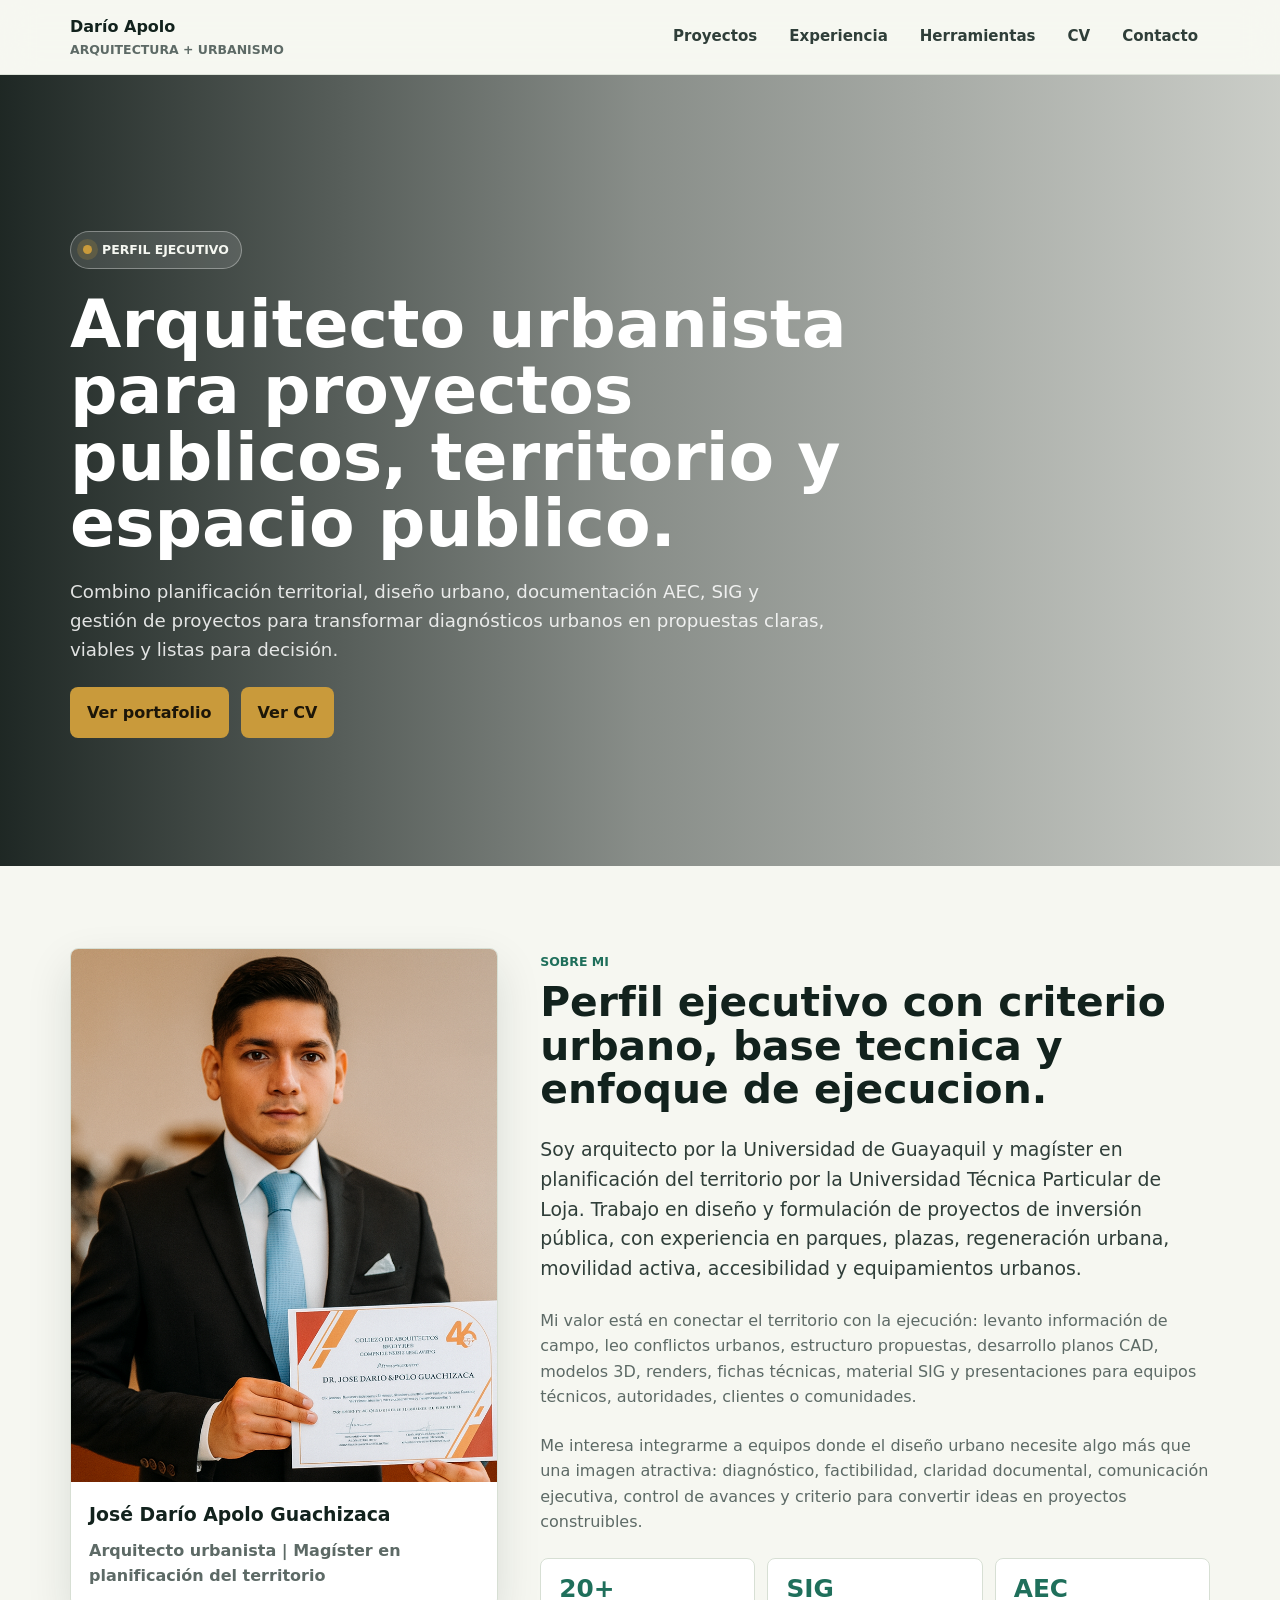
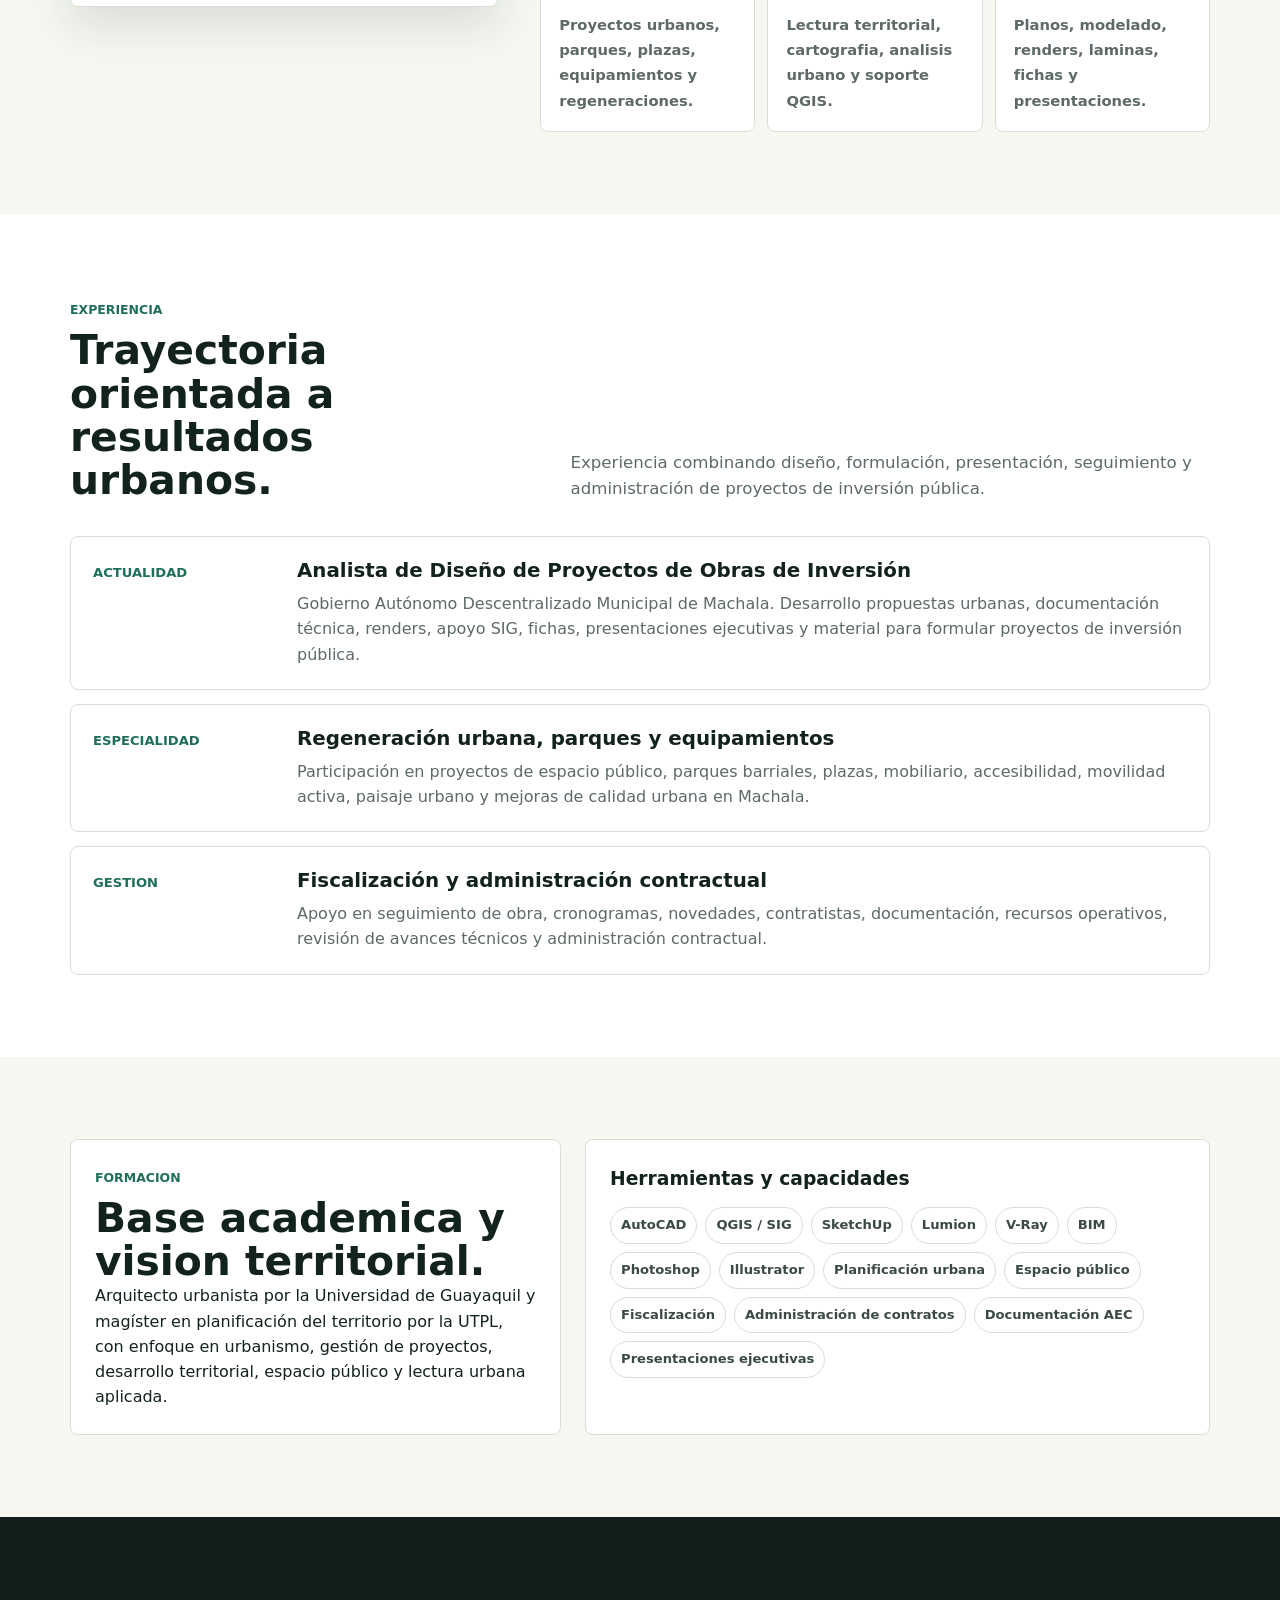
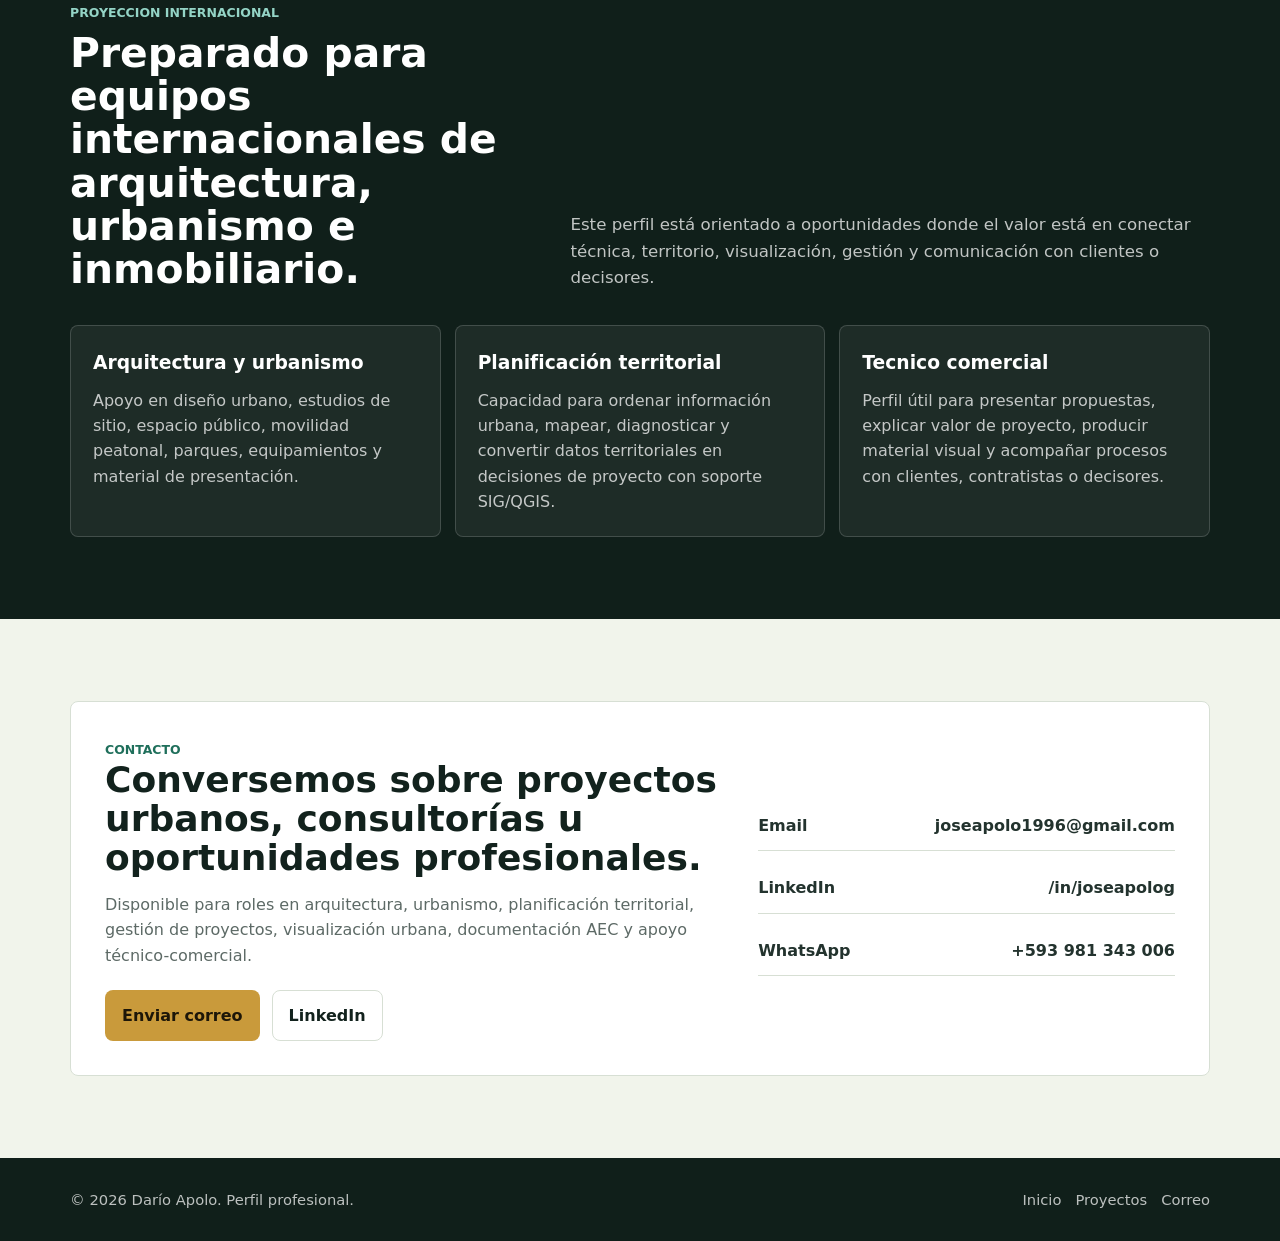
==== commit 460d716c: "Mejorar perfil profesional" ====
--- a/conoceme.html
+++ b/conoceme.html
@@ -4,7 +4,7 @@
   <meta charset="utf-8">
   <meta name="viewport" content="width=device-width, initial-scale=1">
   <title>Conoceme | Dario Apolo</title>
-  <meta name="description" content="Perfil profesional de Dario Apolo: arquitecto urbanista, planificador territorial, analista de diseno de proyectos publicos y especialista en espacio publico.">
+  <meta name="description" content="Perfil profesional de Dario Apolo: arquitecto urbanista, planificador territorial y especialista en proyectos publicos, espacio publico, SIG, AEC y gestion urbana.">
   <style>
     :root {
       color-scheme: light;
@@ -684,8 +684,8 @@
     <section class="hero">
       <div class="container hero__content">
         <div class="eyebrow">Perfil ejecutivo</div>
-        <h1>Arquitecto urbanista con enfoque en proyectos publicos, territorio y ejecucion.</h1>
-        <p>Mi trabajo une dise&ntilde;o urbano, gesti&oacute;n p&uacute;blica, documentaci&oacute;n t&eacute;cnica y comunicaci&oacute;n visual para convertir ideas urbanas en proyectos comprensibles, viables y presentables.</p>
+        <h1>Arquitecto urbanista para proyectos publicos, territorio y espacio publico.</h1>
+        <p>Combino planificaci&oacute;n territorial, dise&ntilde;o urbano, documentaci&oacute;n AEC, SIG y gesti&oacute;n de proyectos para transformar diagn&oacute;sticos urbanos en propuestas claras, viables y listas para decisi&oacute;n.</p>
         <div class="hero-actions">
           <a class="btn btn--primary" href="index.html#proyectos">Ver portafolio</a>
           <a class="btn btn--primary" href="cv-dario-apolo.pdf.pdf" target="_blank" rel="noreferrer">Ver CV</a>
@@ -706,24 +706,24 @@
         <div class="bio">
           <div class="reveal">
             <span class="section-kicker">Sobre mi</span>
-            <h2 class="section-title">Un perfil tecnico con lectura urbana y sensibilidad publica.</h2>
+            <h2 class="section-title">Perfil ejecutivo con criterio urbano, base tecnica y enfoque de ejecucion.</h2>
           </div>
-          <p class="bio-lead reveal">Soy arquitecto por la Universidad de Guayaquil y mag&iacute;ster en planificaci&oacute;n del territorio por la Universidad T&eacute;cnica Particular de Loja. Actualmente me desempe&ntilde;o como Analista de Dise&ntilde;o de Proyectos de Obras de Inversi&oacute;n en el Gobierno Aut&oacute;nomo Descentralizado Municipal de Machala.</p>
-          <p class="reveal">Mi trayectoria se concentra en proyectos que mejoran la calidad de vida urbana: parques, plazas, regeneraciones, equipamientos, movilidad activa, accesibilidad y estrategias de espacio p&uacute;blico. Trabajo desde la lectura del territorio hasta el material tecnico necesario para formular, presentar y ejecutar proyectos.</p>
-          <p class="reveal">Me interesa que cada propuesta tenga una base clara: diagnostico, utilidad social, legibilidad espacial, mantenimiento posible, comunicaci&oacute;n efectiva y documentaci&oacute;n ordenada para equipos tecnicos y decisores.</p>
+          <p class="bio-lead reveal">Soy arquitecto por la Universidad de Guayaquil y mag&iacute;ster en planificaci&oacute;n del territorio por la Universidad T&eacute;cnica Particular de Loja. Trabajo en dise&ntilde;o y formulaci&oacute;n de proyectos de inversi&oacute;n p&uacute;blica, con experiencia en parques, plazas, regeneraci&oacute;n urbana, movilidad activa, accesibilidad y equipamientos urbanos.</p>
+          <p class="reveal">Mi valor est&aacute; en conectar el territorio con la ejecuci&oacute;n: levanto informaci&oacute;n de campo, leo conflictos urbanos, estructuro propuestas, desarrollo planos CAD, modelos 3D, renders, fichas t&eacute;cnicas, material SIG y presentaciones para equipos t&eacute;cnicos, autoridades, clientes o comunidades.</p>
+          <p class="reveal">Me interesa integrarme a equipos donde el dise&ntilde;o urbano necesite algo m&aacute;s que una imagen atractiva: diagn&oacute;stico, factibilidad, claridad documental, comunicaci&oacute;n ejecutiva, control de avances y criterio para convertir ideas en proyectos construibles.</p>
 
           <div class="quick-grid">
             <div class="quick-item reveal">
               <strong>20+</strong>
-              <span>Proyectos urbanos, parques, plazas y regeneraciones.</span>
+              <span>Proyectos urbanos, parques, plazas, equipamientos y regeneraciones.</span>
             </div>
             <div class="quick-item reveal">
               <strong>SIG</strong>
-              <span>Lectura territorial, cartografia y analisis urbano.</span>
+              <span>Lectura territorial, cartografia, analisis urbano y soporte QGIS.</span>
             </div>
             <div class="quick-item reveal">
               <strong>AEC</strong>
-              <span>Planos, modelado, renders, laminas y fichas tecnicas.</span>
+              <span>Planos, modelado, renders, laminas, fichas y presentaciones.</span>
             </div>
           </div>
         </div>
@@ -737,7 +737,7 @@
             <span class="section-kicker">Experiencia</span>
             <h2 class="section-title">Trayectoria orientada a resultados urbanos.</h2>
           </div>
-          <p class="section-lead">Experiencia combinando dise&ntilde;o, formulaci&oacute;n, presentaci&oacute;n, seguimiento y administraci&oacute;n de proyectos de inversion publica.</p>
+          <p class="section-lead">Experiencia combinando dise&ntilde;o, formulaci&oacute;n, presentaci&oacute;n, seguimiento y administraci&oacute;n de proyectos de inversi&oacute;n p&uacute;blica.</p>
         </div>
 
         <div class="experience-list">
@@ -747,7 +747,7 @@
             </div>
             <div>
               <h3>Analista de Dise&ntilde;o de Proyectos de Obras de Inversi&oacute;n</h3>
-              <p>Gobierno Aut&oacute;nomo Descentralizado Municipal de Machala. Desarrollo de propuestas urbanas, documentaci&oacute;n tecnica, renders, apoyo SIG, fichas, presentaciones y material para formulaci&oacute;n de proyectos.</p>
+              <p>Gobierno Aut&oacute;nomo Descentralizado Municipal de Machala. Desarrollo propuestas urbanas, documentaci&oacute;n t&eacute;cnica, renders, apoyo SIG, fichas, presentaciones ejecutivas y material para formular proyectos de inversi&oacute;n p&uacute;blica.</p>
             </div>
           </article>
           <article class="experience-item reveal">
@@ -756,7 +756,7 @@
             </div>
             <div>
               <h3>Regeneraci&oacute;n urbana, parques y equipamientos</h3>
-              <p>Participaci&oacute;n en proyectos de espacio p&uacute;blico, parques barriales, plazas, mobiliario, accesibilidad, movilidad activa y mejoras de calidad urbana en Machala.</p>
+              <p>Participaci&oacute;n en proyectos de espacio p&uacute;blico, parques barriales, plazas, mobiliario, accesibilidad, movilidad activa, paisaje urbano y mejoras de calidad urbana en Machala.</p>
             </div>
           </article>
           <article class="experience-item reveal">
@@ -765,7 +765,7 @@
             </div>
             <div>
               <h3>Fiscalizaci&oacute;n y administraci&oacute;n contractual</h3>
-              <p>Apoyo en seguimiento de obra, cronogramas, novedades, contratistas, documentaci&oacute;n, recursos operativos y revisi&oacute;n de avances tecnicos.</p>
+              <p>Apoyo en seguimiento de obra, cronogramas, novedades, contratistas, documentaci&oacute;n, recursos operativos, revisi&oacute;n de avances t&eacute;cnicos y administraci&oacute;n contractual.</p>
             </div>
           </article>
         </div>
@@ -777,7 +777,7 @@
         <div class="toolset reveal">
           <span class="section-kicker">Formacion</span>
           <h2 class="section-title">Base academica y vision territorial.</h2>
-          <p>Arquitecto urbanista por la Universidad de Guayaquil y mag&iacute;ster en planificaci&oacute;n del territorio por la UTPL, con enfoque en urbanismo, gesti&oacute;n de proyectos y desarrollo territorial.</p>
+          <p>Arquitecto urbanista por la Universidad de Guayaquil y mag&iacute;ster en planificaci&oacute;n del territorio por la UTPL, con enfoque en urbanismo, gesti&oacute;n de proyectos, desarrollo territorial, espacio p&uacute;blico y lectura urbana aplicada.</p>
         </div>
         <div class="toolset reveal">
           <h3>Herramientas y capacidades</h3>
@@ -806,22 +806,22 @@
         <div class="section-head reveal">
           <div>
             <span class="section-kicker">Proyeccion internacional</span>
-            <h2 class="section-title">Preparado para equipos de arquitectura, urbanismo e inmobiliario.</h2>
+            <h2 class="section-title">Preparado para equipos internacionales de arquitectura, urbanismo e inmobiliario.</h2>
           </div>
-          <p class="section-lead">Este perfil esta orientado a oportunidades donde el valor esta en conectar tecnica, territorio, visualizacion y gestion.</p>
+          <p class="section-lead">Este perfil est&aacute; orientado a oportunidades donde el valor est&aacute; en conectar t&eacute;cnica, territorio, visualizaci&oacute;n, gesti&oacute;n y comunicaci&oacute;n con clientes o decisores.</p>
         </div>
         <div class="international-grid">
           <article class="reveal">
             <h3>Arquitectura y urbanismo</h3>
-            <p>Apoyo en dise&ntilde;o urbano, estudios de sitio, espacio p&uacute;blico, movilidad peatonal, parques y equipamientos.</p>
+            <p>Apoyo en dise&ntilde;o urbano, estudios de sitio, espacio p&uacute;blico, movilidad peatonal, parques, equipamientos y material de presentaci&oacute;n.</p>
           </article>
           <article class="reveal">
             <h3>Planificaci&oacute;n territorial</h3>
-            <p>Capacidad para ordenar informaci&oacute;n urbana, mapear, diagnosticar y convertir datos territoriales en decisiones de proyecto.</p>
+            <p>Capacidad para ordenar informaci&oacute;n urbana, mapear, diagnosticar y convertir datos territoriales en decisiones de proyecto con soporte SIG/QGIS.</p>
           </article>
           <article class="reveal">
             <h3>Tecnico comercial</h3>
-            <p>Perfil util para presentar propuestas, explicar valor de proyecto, producir material visual y acompa&ntilde;ar procesos con clientes o decisores.</p>
+            <p>Perfil &uacute;til para presentar propuestas, explicar valor de proyecto, producir material visual y acompa&ntilde;ar procesos con clientes, contratistas o decisores.</p>
           </article>
         </div>
       </div>
@@ -832,8 +832,8 @@
         <div class="contact-panel reveal">
           <div>
             <span class="section-kicker">Contacto</span>
-            <h2>Conversemos sobre proyectos urbanos u oportunidades profesionales.</h2>
-            <p>Disponible para roles en arquitectura, urbanismo, planificaci&oacute;n territorial, gesti&oacute;n de proyectos, visualizaci&oacute;n urbana y apoyo tecnico-comercial.</p>
+            <h2>Conversemos sobre proyectos urbanos, consultor&iacute;as u oportunidades profesionales.</h2>
+            <p>Disponible para roles en arquitectura, urbanismo, planificaci&oacute;n territorial, gesti&oacute;n de proyectos, visualizaci&oacute;n urbana, documentaci&oacute;n AEC y apoyo t&eacute;cnico-comercial.</p>
             <div class="cta-actions" style="margin-top: 22px;">
               <a class="btn btn--primary" href="mailto:joseapolo1996@gmail.com">Enviar correo</a>
               <a class="btn btn--outline" href="https://www.linkedin.com/in/joseapolog" target="_blank" rel="noreferrer">LinkedIn</a>
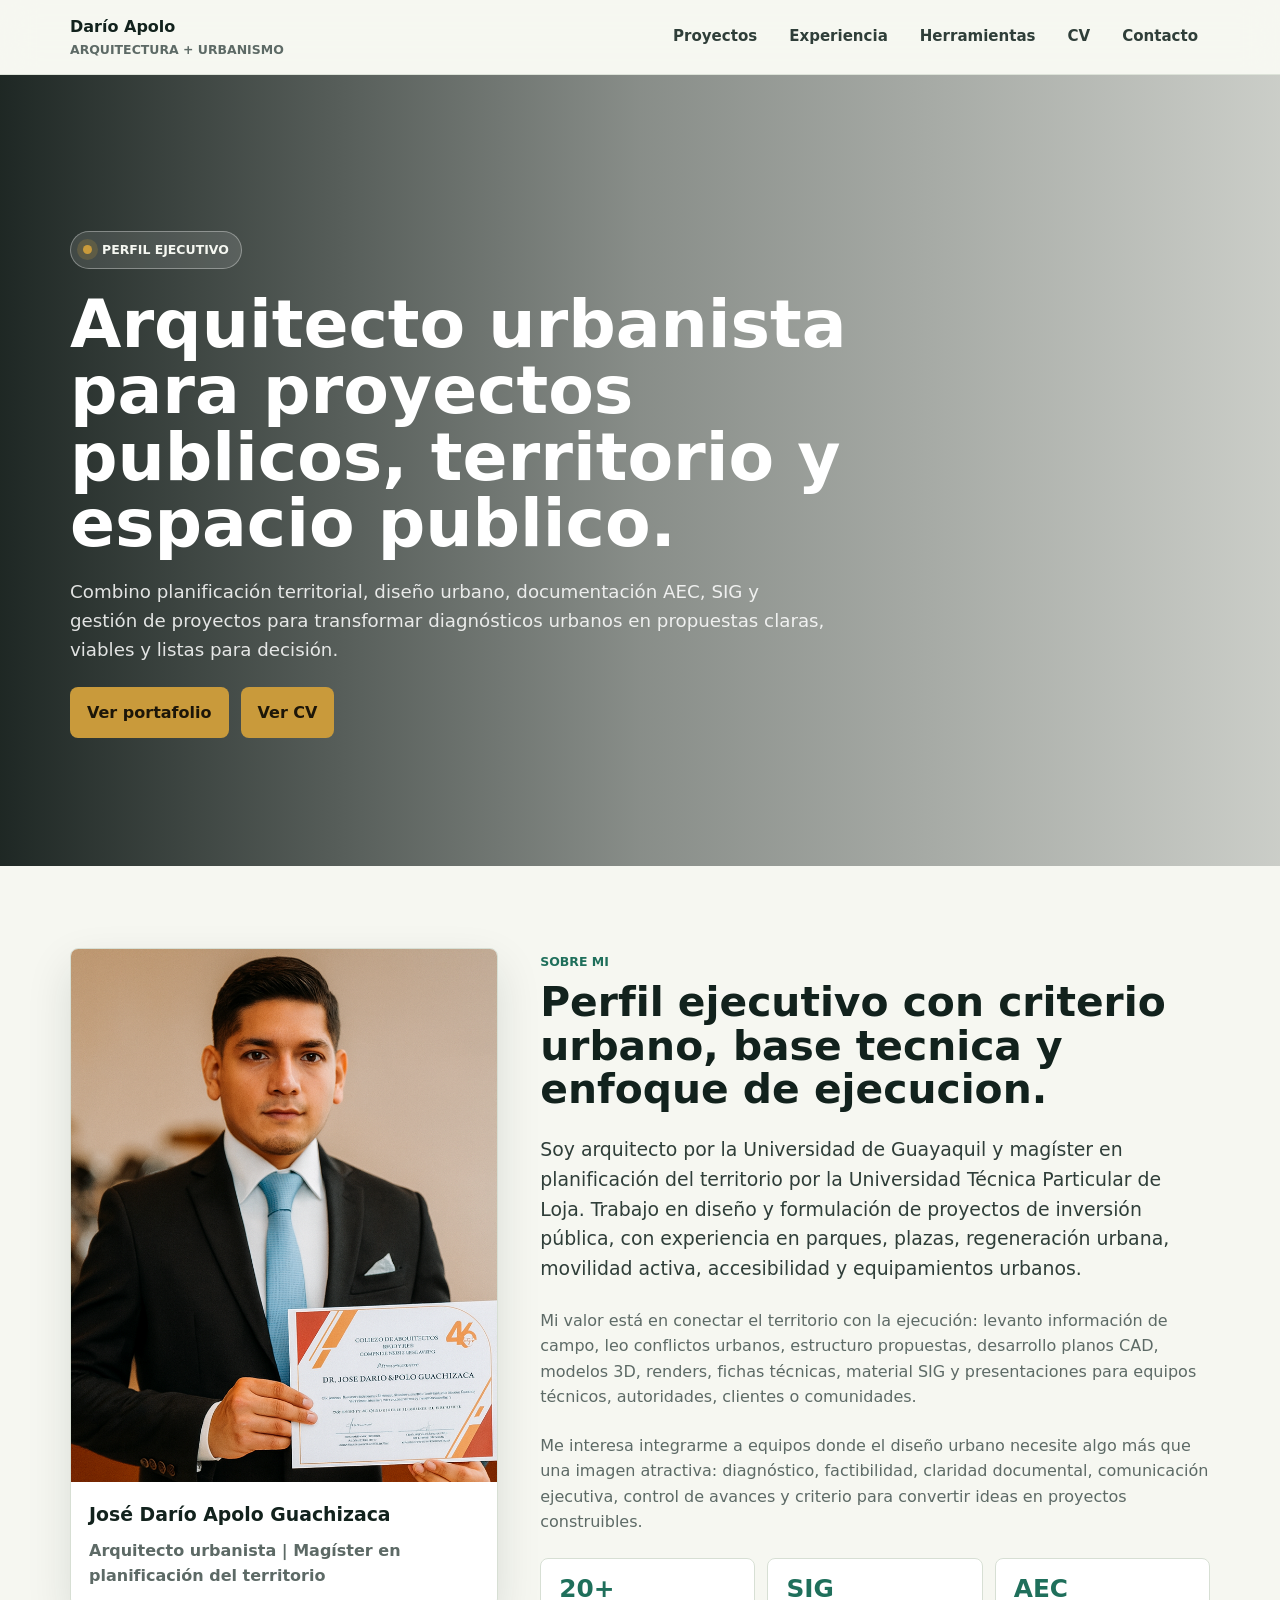
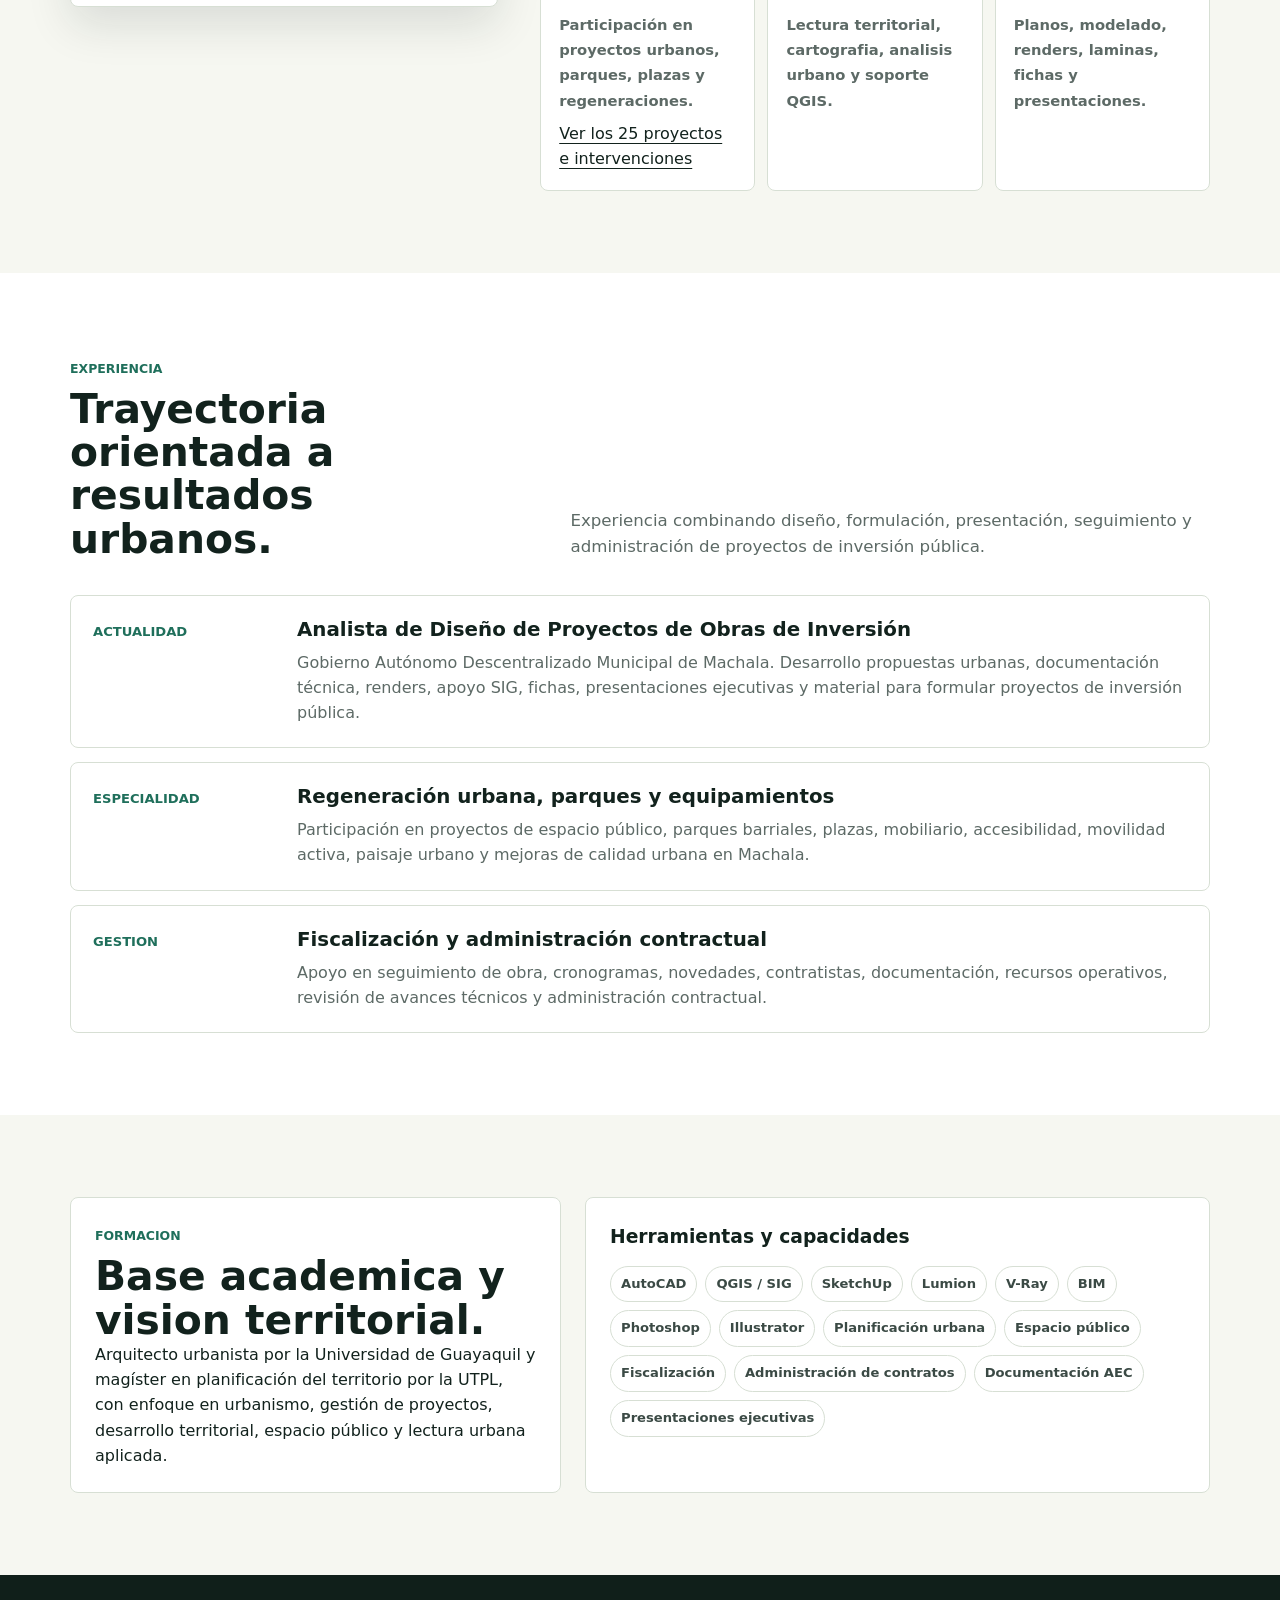
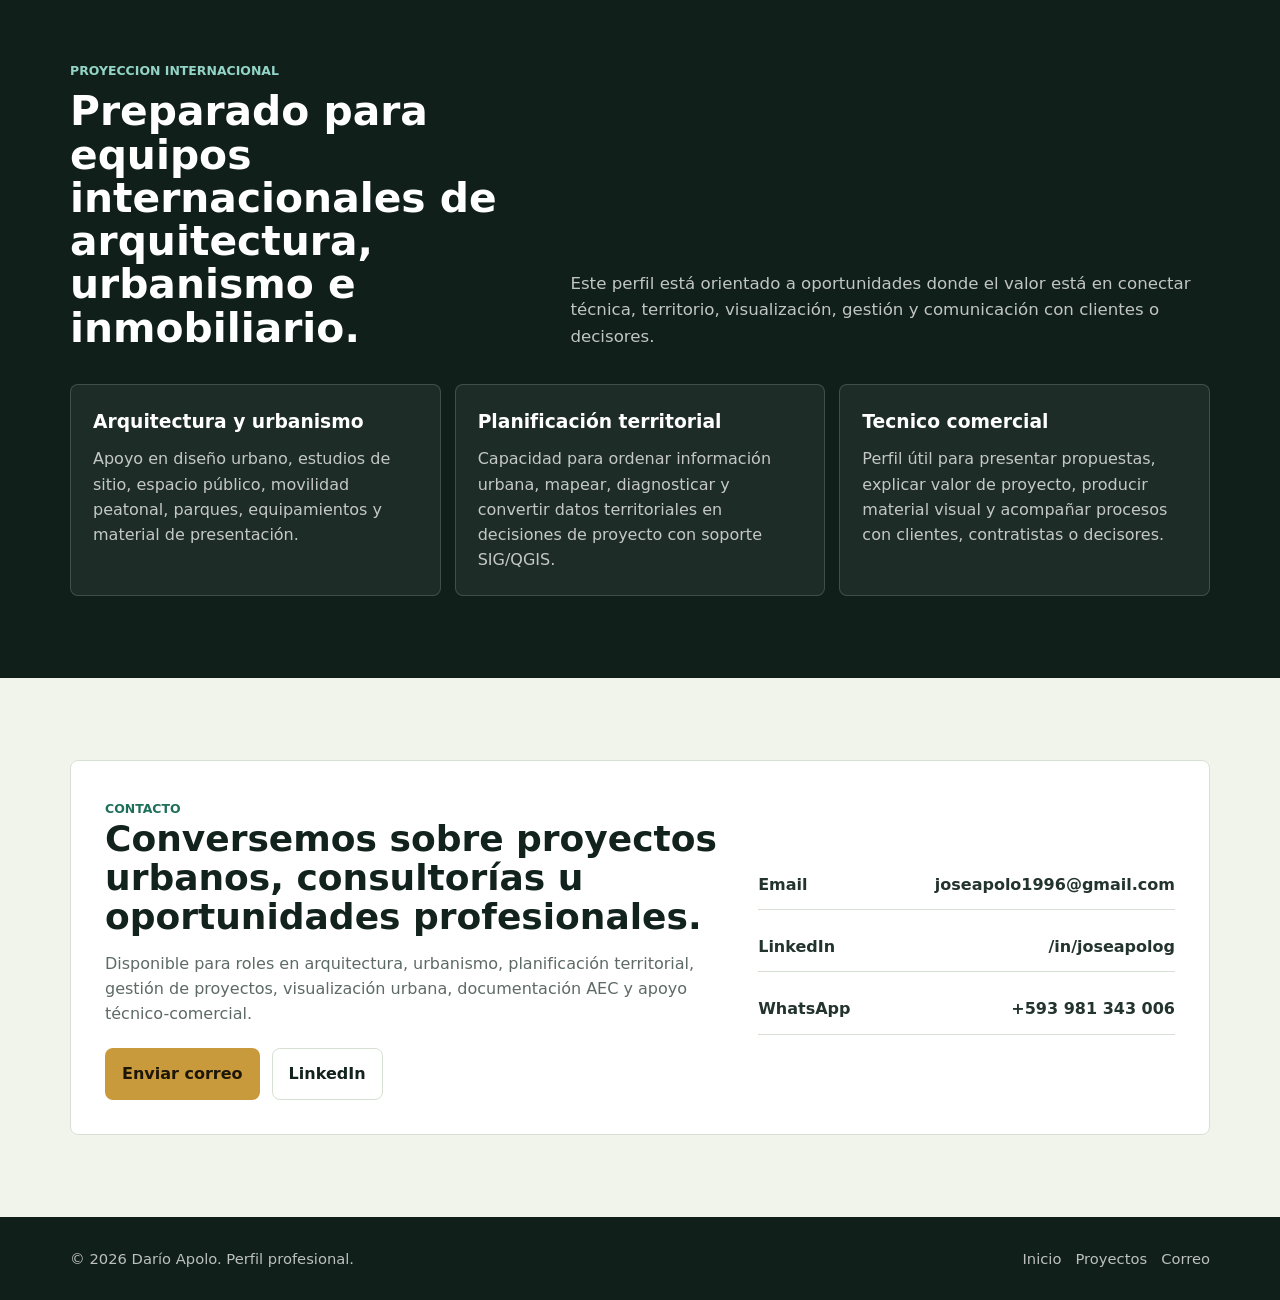
==== commit 6541d2e2: "Incluir trayectoria de 25 intervenciones urbanas y mantener 20+" ====
--- a/conoceme.html
+++ b/conoceme.html
@@ -715,7 +715,8 @@
           <div class="quick-grid">
             <div class="quick-item reveal">
               <strong>20+</strong>
-              <span>Proyectos urbanos, parques, plazas, equipamientos y regeneraciones.</span>
+              <span>Participaci&oacute;n en proyectos urbanos, parques, plazas y regeneraciones.</span>
+              <a href="index.html#trayectoria-proyectos" style="display:block; margin-top:8px; text-decoration:underline; text-underline-offset:4px">Ver los 25 proyectos e intervenciones</a>
             </div>
             <div class="quick-item reveal">
               <strong>SIG</strong>
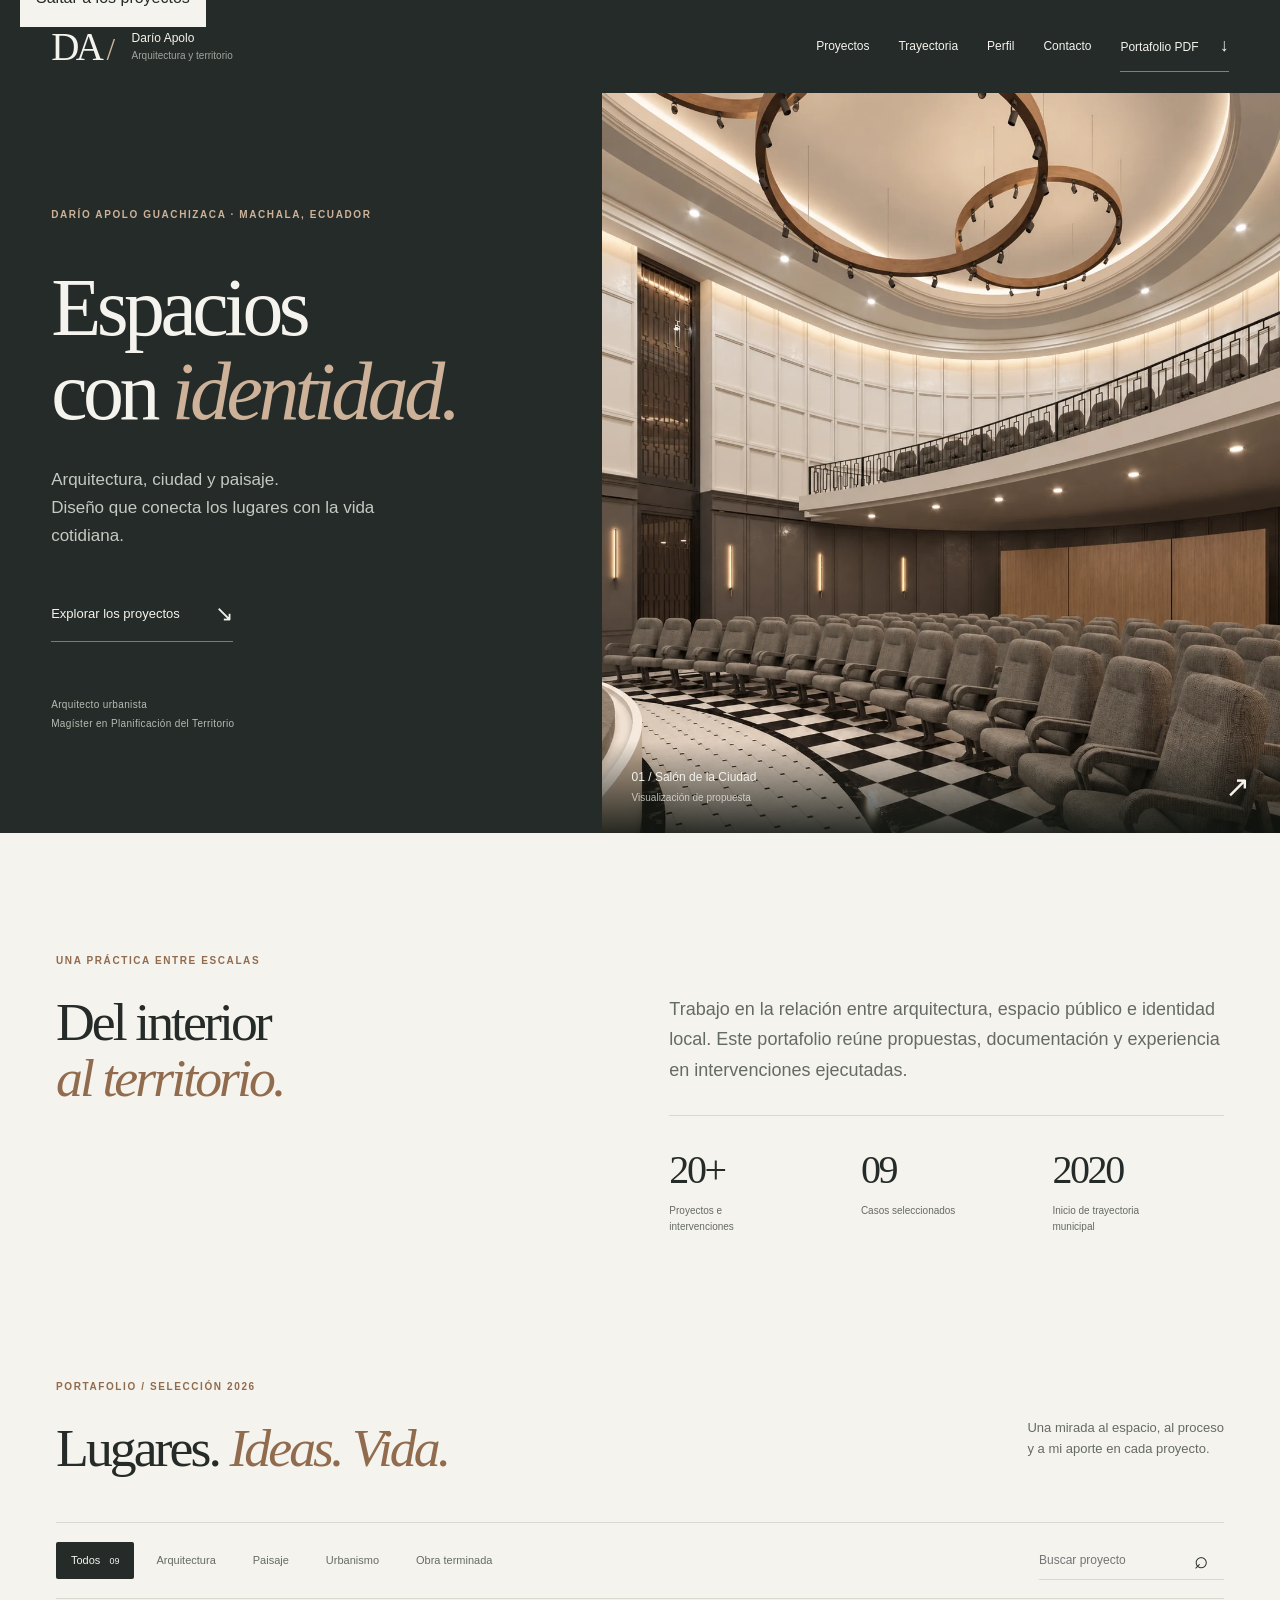
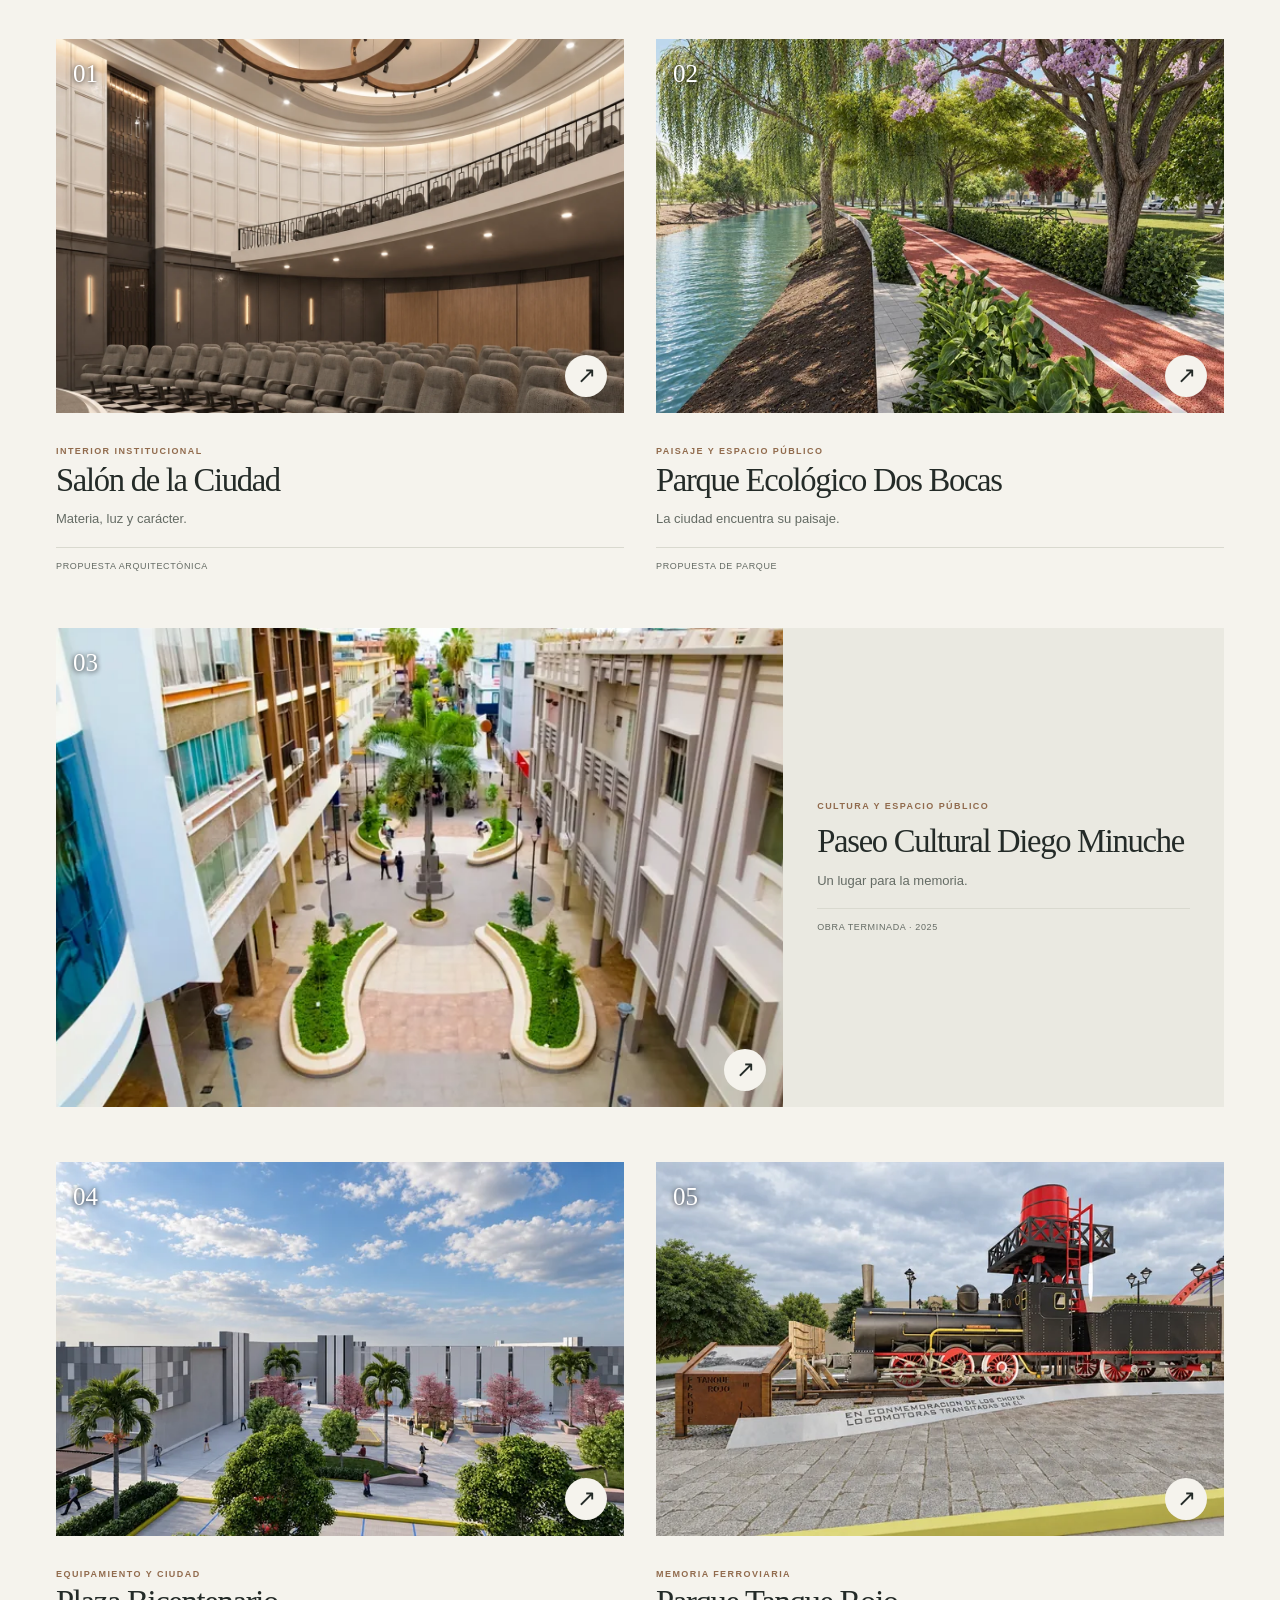
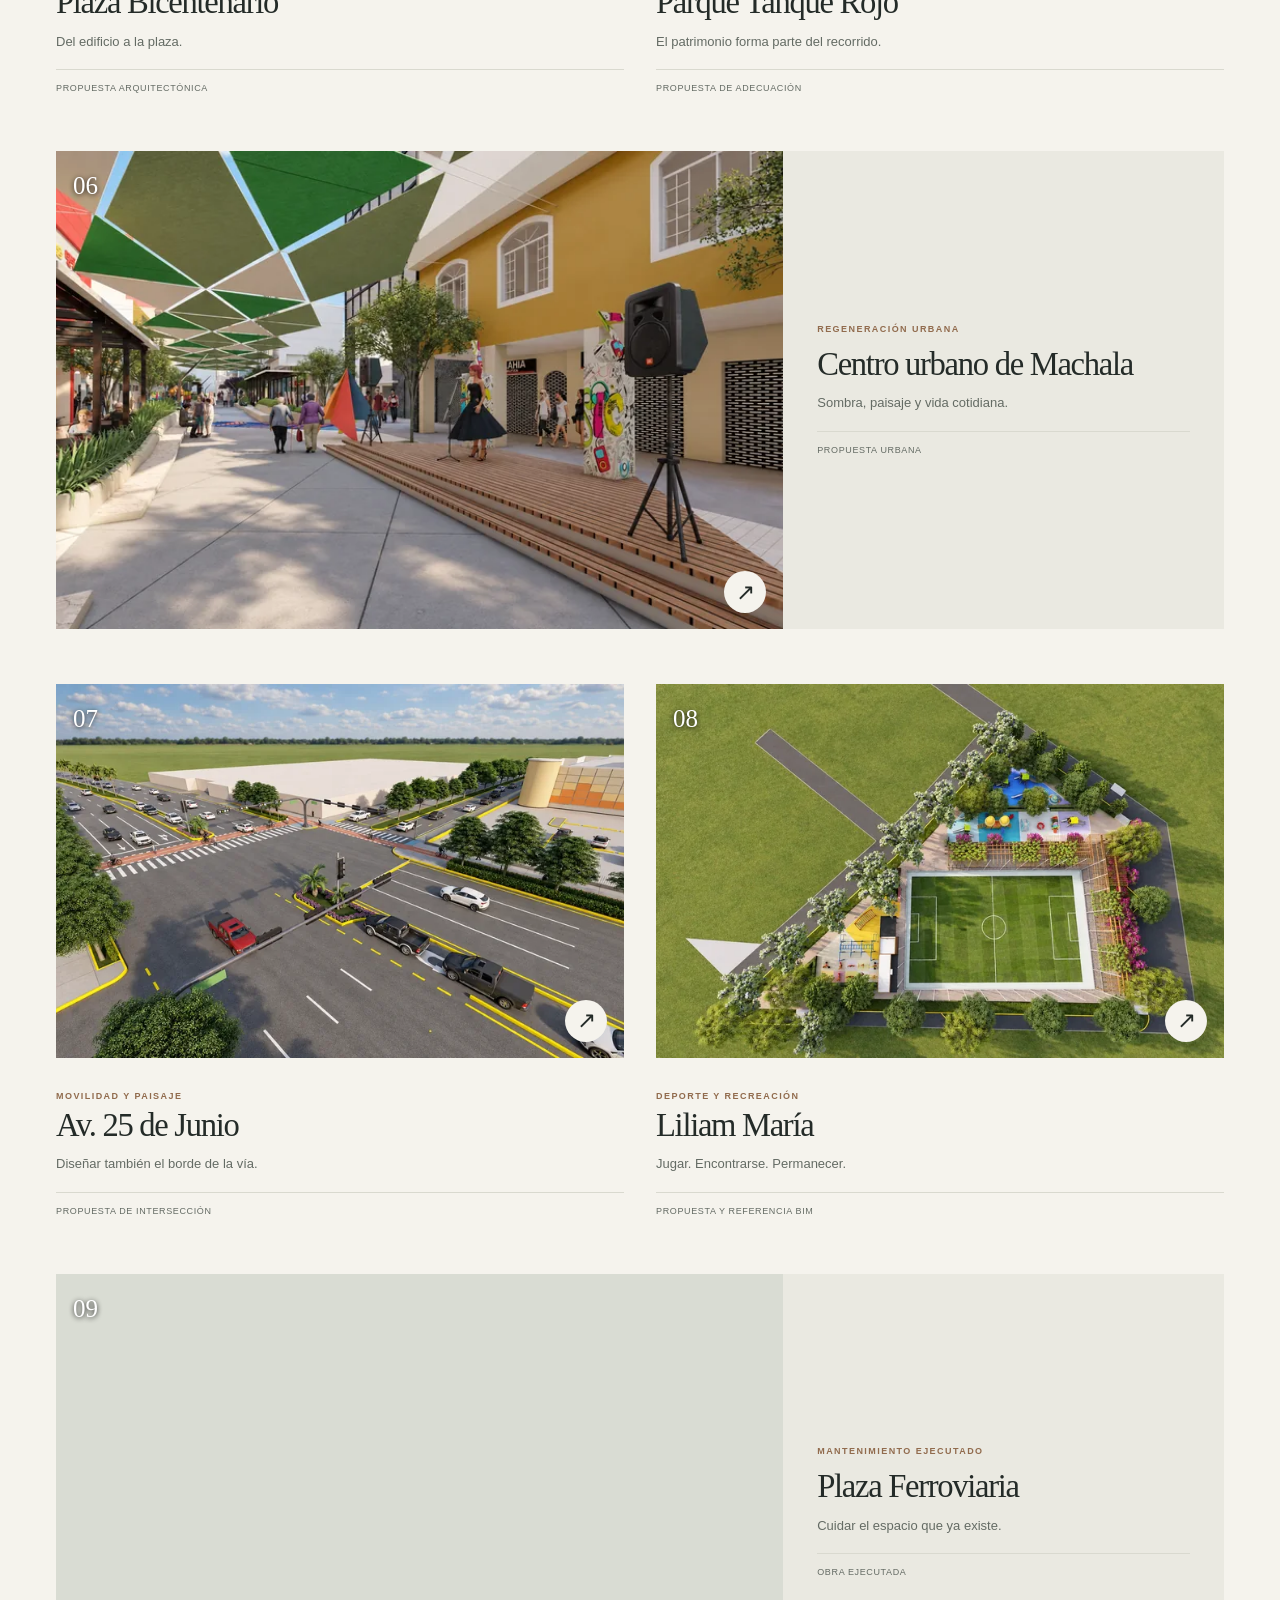
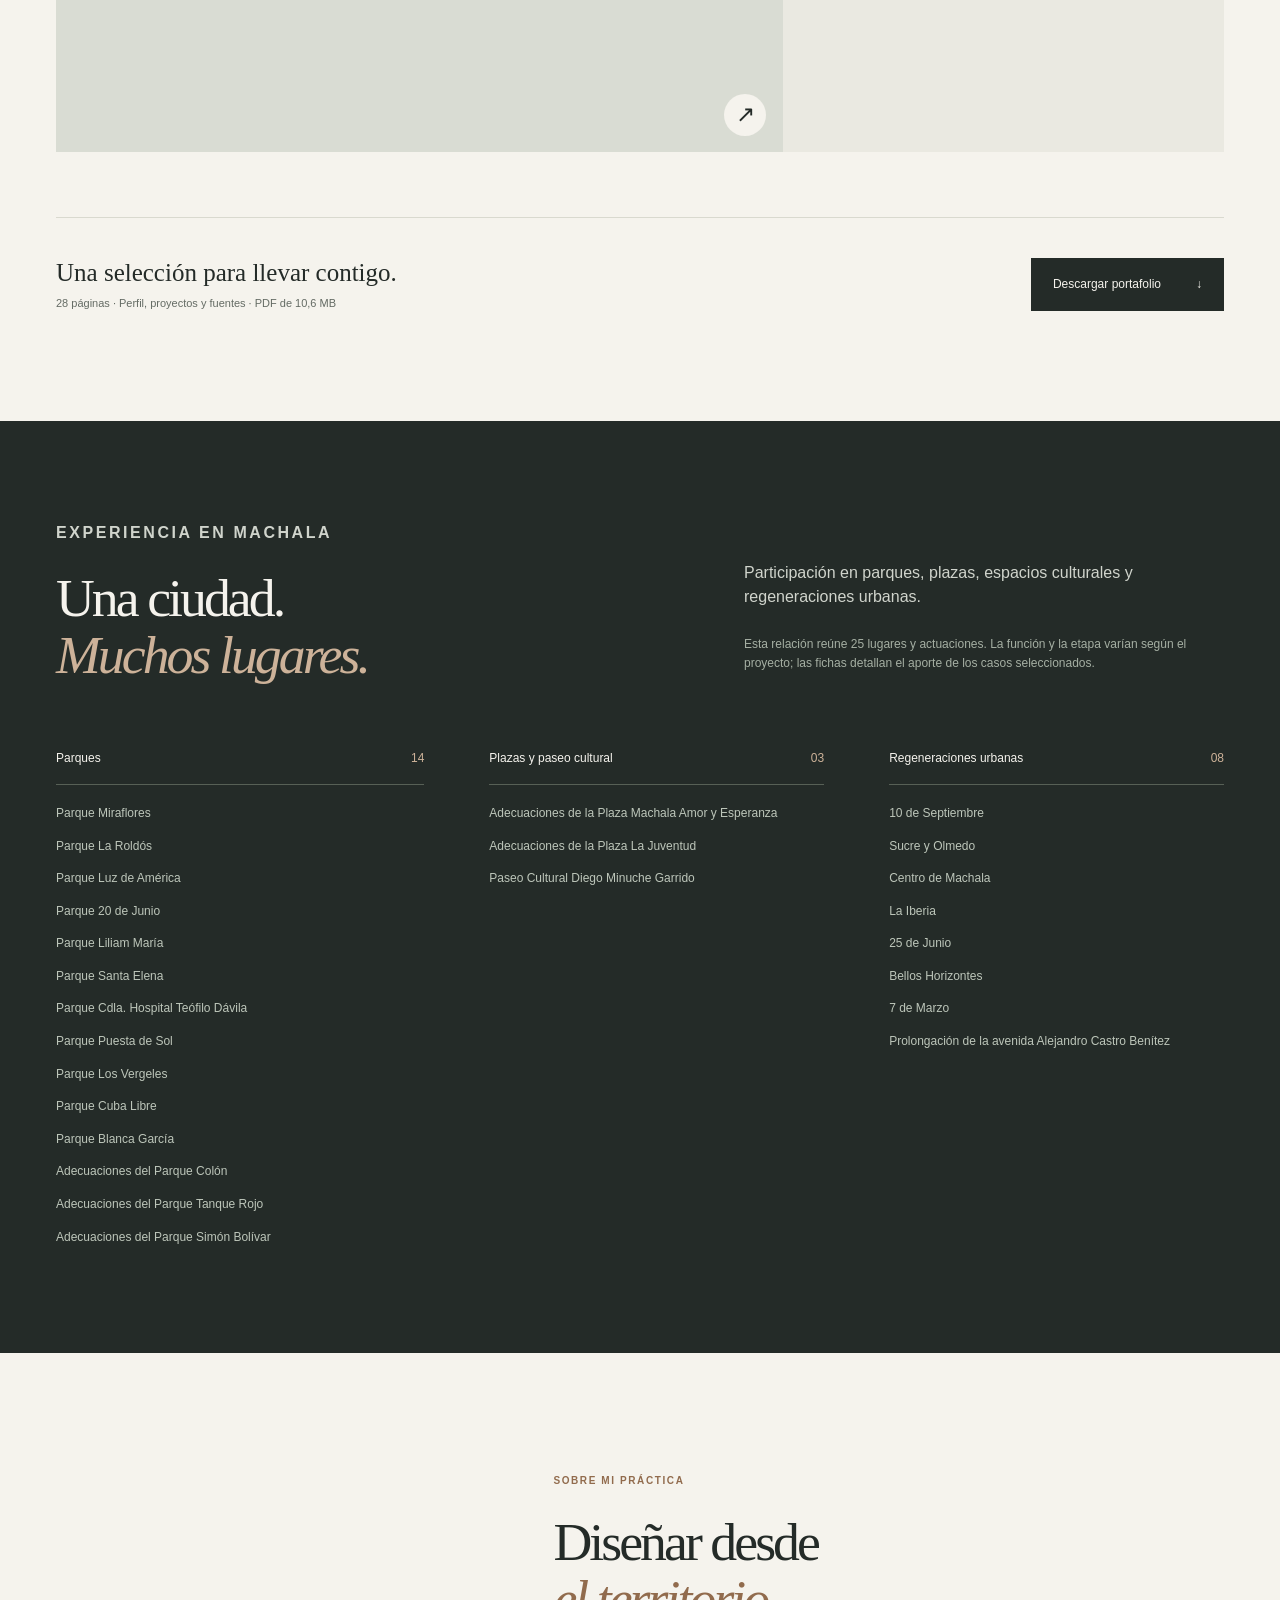
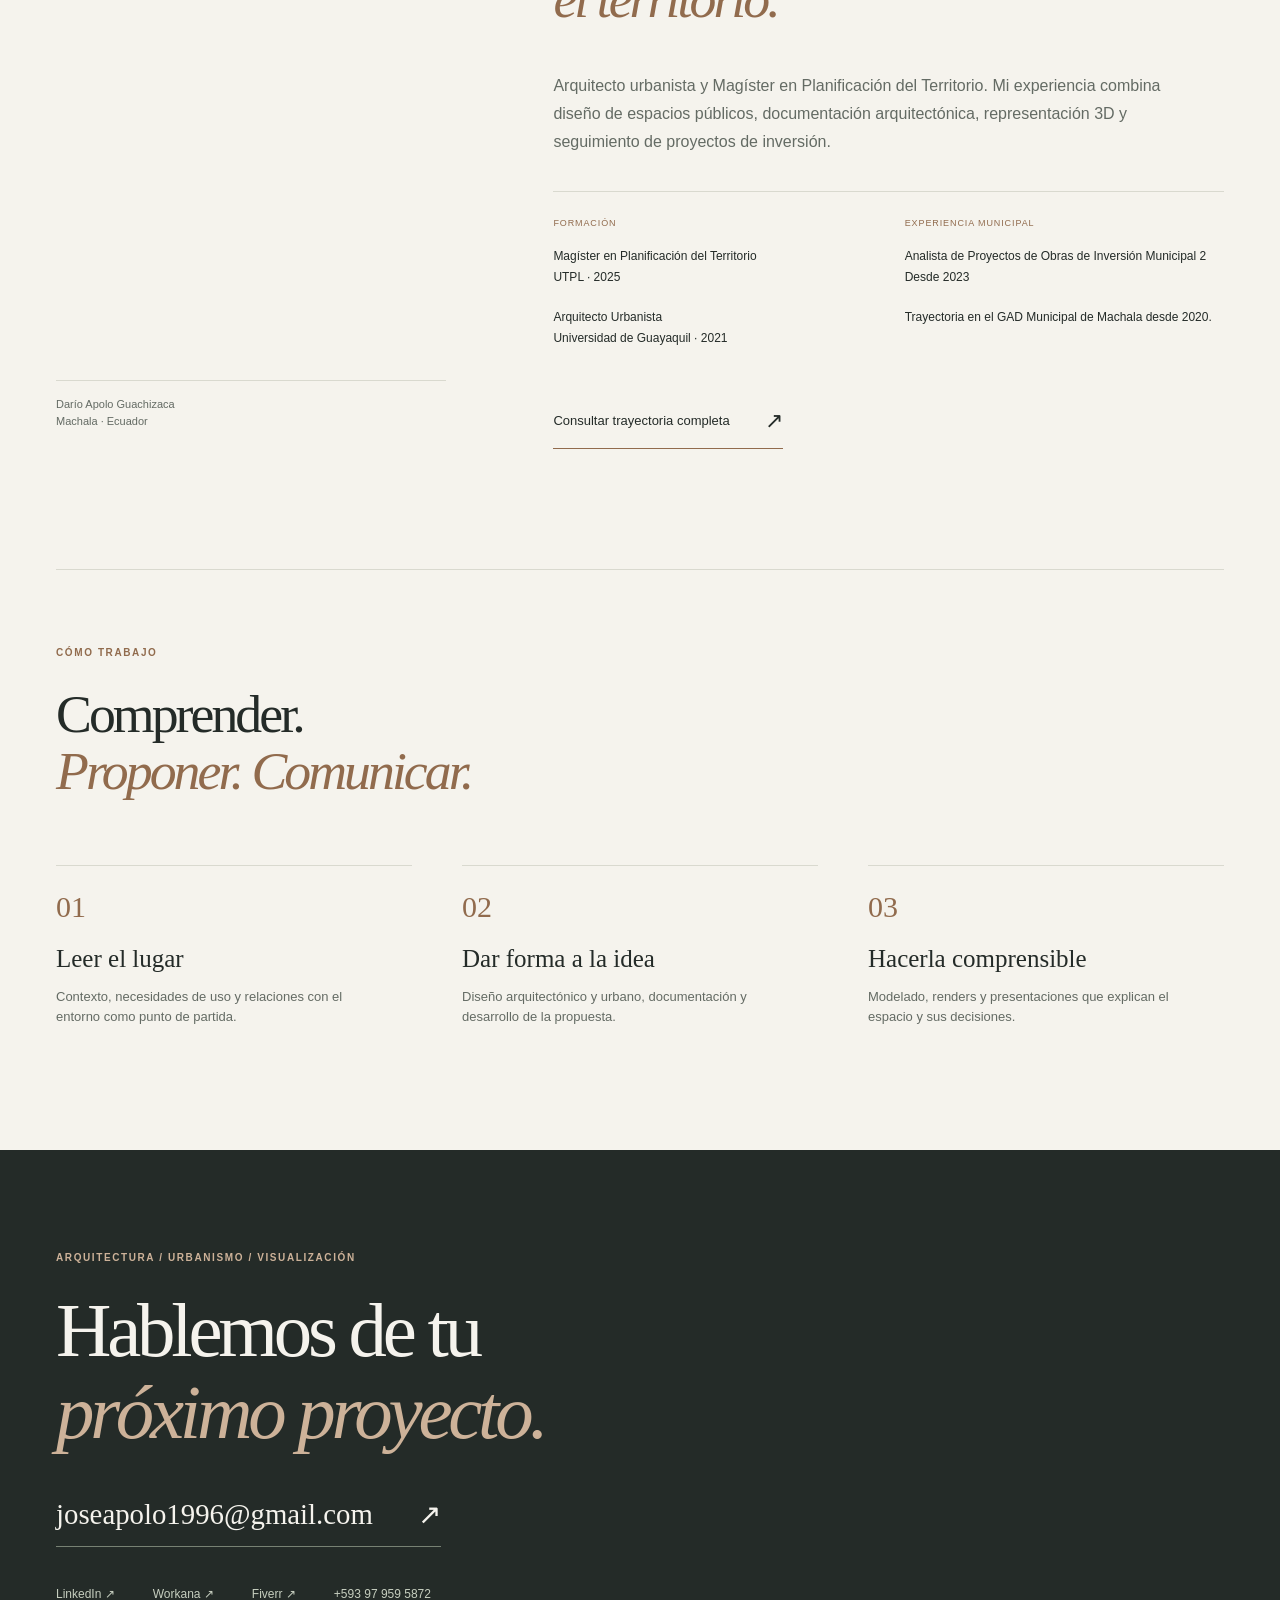
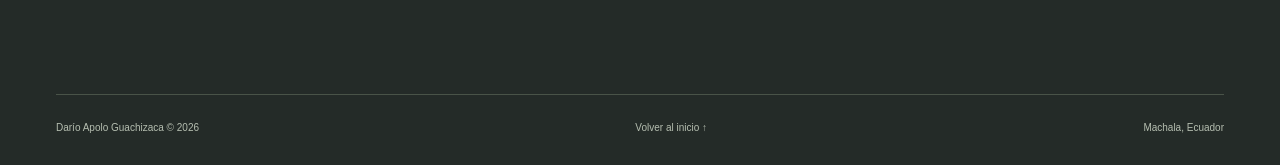
==== commit 38ba5501: "Redesign architecture portfolio with curated galleries and 28-page PDF" ====
--- a/conoceme.html
+++ b/conoceme.html
@@ -1,905 +1 @@
-<!doctype html>
-<html lang="es">
-<head>
-  <meta charset="utf-8">
-  <meta name="viewport" content="width=device-width, initial-scale=1">
-  <title>Conoceme | Dario Apolo</title>
-  <meta name="description" content="Perfil profesional de Dario Apolo: arquitecto urbanista, planificador territorial y especialista en proyectos publicos, espacio publico, SIG, AEC y gestion urbana.">
-  <style>
-    :root {
-      color-scheme: light;
-      --ink: #12221d;
-      --muted: #5d6a66;
-      --paper: #f6f7f1;
-      --surface: #ffffff;
-      --soft: #e9eee6;
-      --line: #d7dfd4;
-      --forest: #1f6f5b;
-      --teal: #168a78;
-      --blue: #2f6f93;
-      --gold: #c99a3b;
-      --coral: #d46f4d;
-      --shadow: 0 18px 45px rgba(18, 34, 29, .12);
-    }
-
-    * {
-      box-sizing: border-box;
-    }
-
-    html {
-      scroll-behavior: smooth;
-    }
-
-    body {
-      margin: 0;
-      background: var(--paper);
-      color: var(--ink);
-      font-family: Inter, "Segoe UI", system-ui, -apple-system, BlinkMacSystemFont, sans-serif;
-      line-height: 1.58;
-      letter-spacing: 0;
-    }
-
-    body.nav-open {
-      overflow: hidden;
-    }
-
-    img {
-      display: block;
-      max-width: 100%;
-    }
-
-    a {
-      color: inherit;
-      text-decoration: none;
-    }
-
-    button {
-      font: inherit;
-    }
-
-    .progress {
-      position: fixed;
-      inset: 0 auto auto 0;
-      width: 100%;
-      height: 4px;
-      z-index: 120;
-      background: transparent;
-    }
-
-    .progress__bar {
-      display: block;
-      width: 0;
-      height: 100%;
-      background: linear-gradient(90deg, var(--teal), var(--gold), var(--coral));
-    }
-
-    .container {
-      width: min(1140px, calc(100% - 40px));
-      margin-inline: auto;
-    }
-
-    .site-header {
-      position: sticky;
-      top: 0;
-      z-index: 100;
-      border-bottom: 1px solid rgba(215, 223, 212, .82);
-      background: rgba(246, 247, 241, .88);
-      backdrop-filter: blur(18px);
-    }
-
-    .nav {
-      display: flex;
-      align-items: center;
-      justify-content: space-between;
-      min-height: 74px;
-      gap: 24px;
-    }
-
-    .brand {
-      display: grid;
-      gap: 1px;
-      font-weight: 800;
-    }
-
-    .brand span {
-      color: var(--muted);
-      font-size: .78rem;
-      font-weight: 650;
-      text-transform: uppercase;
-    }
-
-    .nav-links {
-      display: flex;
-      align-items: center;
-      gap: 8px;
-    }
-
-    .nav-links a {
-      border-radius: 8px;
-      color: #2f3e39;
-      font-size: .94rem;
-      font-weight: 720;
-      padding: 10px 12px;
-    }
-
-    .nav-links a:hover,
-    .nav-links a:focus-visible {
-      background: var(--soft);
-      color: var(--forest);
-      outline: none;
-    }
-
-    .nav-toggle {
-      display: none;
-      width: 44px;
-      height: 44px;
-      border: 1px solid var(--line);
-      border-radius: 8px;
-      background: var(--surface);
-      color: var(--ink);
-      cursor: pointer;
-    }
-
-    .nav-toggle span {
-      display: block;
-      width: 18px;
-      height: 2px;
-      margin: 4px auto;
-      background: currentColor;
-    }
-
-    .hero {
-      position: relative;
-      min-height: 54svh;
-      color: #fff;
-      background-image:
-        linear-gradient(90deg, rgba(7, 17, 14, .90), rgba(7, 17, 14, .46), rgba(7, 17, 14, .18)),
-        url("img/plaza1.jpg");
-      background-position: center;
-      background-size: cover;
-    }
-
-    .hero__content {
-      display: grid;
-      min-height: 54svh;
-      align-content: center;
-      gap: 22px;
-      padding: 74px 0 46px;
-    }
-
-    .eyebrow {
-      display: inline-flex;
-      width: fit-content;
-      align-items: center;
-      gap: 10px;
-      border: 1px solid rgba(255, 255, 255, .34);
-      border-radius: 999px;
-      background: rgba(255, 255, 255, .11);
-      color: #f5f7f1;
-      font-size: .78rem;
-      font-weight: 800;
-      padding: 8px 12px;
-      text-transform: uppercase;
-    }
-
-    .eyebrow::before {
-      content: "";
-      width: 9px;
-      height: 9px;
-      border-radius: 999px;
-      background: var(--gold);
-      box-shadow: 0 0 0 6px rgba(201, 154, 59, .20);
-    }
-
-    h1,
-    h2,
-    h3,
-    p {
-      margin-block: 0;
-    }
-
-    .hero h1 {
-      max-width: 820px;
-      font-size: 4.15rem;
-      line-height: 1;
-      letter-spacing: 0;
-    }
-
-    .hero p {
-      max-width: 760px;
-      color: rgba(255, 255, 255, .86);
-      font-size: 1.14rem;
-    }
-
-    .btn {
-      display: inline-flex;
-      min-height: 46px;
-      align-items: center;
-      justify-content: center;
-      gap: 9px;
-      border: 1px solid transparent;
-      border-radius: 8px;
-      cursor: pointer;
-      font-weight: 820;
-      padding: 12px 16px;
-      transition: transform .2s ease, border-color .2s ease, background .2s ease, color .2s ease;
-    }
-
-    .btn:hover,
-    .btn:focus-visible {
-      transform: translateY(-2px);
-      outline: none;
-    }
-
-    .btn--primary {
-      background: var(--gold);
-      color: #1d1608;
-    }
-
-    .btn--outline {
-      border-color: var(--line);
-      background: transparent;
-      color: var(--ink);
-    }
-
-    .hero-actions,
-    .cta-actions {
-      display: flex;
-      flex-wrap: wrap;
-      gap: 12px;
-    }
-
-    section {
-      padding: 82px 0;
-    }
-
-    .section-kicker {
-      color: var(--forest);
-      font-size: .78rem;
-      font-weight: 850;
-      text-transform: uppercase;
-    }
-
-    .section-title {
-      margin-top: 8px;
-      font-size: 2.55rem;
-      line-height: 1.06;
-      letter-spacing: 0;
-    }
-
-    .profile-layout {
-      display: grid;
-      grid-template-columns: .78fr 1.22fr;
-      gap: 42px;
-      align-items: start;
-    }
-
-    .profile-photo {
-      position: sticky;
-      top: 98px;
-      overflow: hidden;
-      border: 1px solid var(--line);
-      border-radius: 8px;
-      background: var(--surface);
-      box-shadow: var(--shadow);
-    }
-
-    .profile-photo img {
-      width: 100%;
-      aspect-ratio: 4 / 5;
-      object-fit: cover;
-    }
-
-    .profile-photo__body {
-      display: grid;
-      gap: 8px;
-      padding: 18px;
-    }
-
-    .profile-photo__body strong {
-      font-size: 1.18rem;
-    }
-
-    .profile-photo__body span {
-      color: var(--muted);
-      font-weight: 720;
-    }
-
-    .bio {
-      display: grid;
-      gap: 24px;
-    }
-
-    .bio-lead {
-      color: #2f3e39;
-      font-size: 1.18rem;
-    }
-
-    .bio p:not(.bio-lead) {
-      color: var(--muted);
-    }
-
-    .quick-grid {
-      display: grid;
-      grid-template-columns: repeat(3, 1fr);
-      gap: 12px;
-    }
-
-    .quick-item,
-    .experience-item,
-    .toolset,
-    .contact-panel {
-      border: 1px solid var(--line);
-      border-radius: 8px;
-      background: var(--surface);
-    }
-
-    .quick-item {
-      min-height: 132px;
-      padding: 18px;
-    }
-
-    .quick-item strong {
-      display: block;
-      color: var(--forest);
-      font-size: 1.55rem;
-      line-height: 1;
-      margin-bottom: 10px;
-    }
-
-    .quick-item span {
-      color: var(--muted);
-      font-size: .92rem;
-      font-weight: 720;
-    }
-
-    .experience {
-      background: var(--surface);
-    }
-
-    .section-head {
-      display: grid;
-      grid-template-columns: minmax(220px, .72fr) minmax(280px, 1fr);
-      gap: 40px;
-      align-items: end;
-      margin-bottom: 34px;
-    }
-
-    .section-lead {
-      color: var(--muted);
-      font-size: 1.04rem;
-    }
-
-    .experience-list {
-      display: grid;
-      gap: 14px;
-    }
-
-    .experience-item {
-      display: grid;
-      grid-template-columns: 180px 1fr;
-      gap: 24px;
-      padding: 22px;
-    }
-
-    .experience-item time,
-    .experience-item .label {
-      color: var(--forest);
-      font-size: .82rem;
-      font-weight: 860;
-      text-transform: uppercase;
-    }
-
-    .experience-item h3 {
-      font-size: 1.24rem;
-      line-height: 1.2;
-      margin-bottom: 8px;
-    }
-
-    .experience-item p {
-      color: var(--muted);
-    }
-
-    .tools {
-      background: var(--paper);
-    }
-
-    .tools-layout {
-      display: grid;
-      grid-template-columns: .88fr 1.12fr;
-      gap: 24px;
-      align-items: stretch;
-    }
-
-    .toolset {
-      padding: 24px;
-    }
-
-    .toolset h3 {
-      margin-bottom: 14px;
-    }
-
-    .skill-cloud {
-      display: flex;
-      flex-wrap: wrap;
-      gap: 8px;
-    }
-
-    .skill-cloud span {
-      border: 1px solid var(--line);
-      border-radius: 999px;
-      background: var(--surface);
-      color: #3b4a45;
-      font-size: .82rem;
-      font-weight: 800;
-      padding: 7px 10px;
-    }
-
-    .international {
-      background: #101f1a;
-      color: #fff;
-    }
-
-    .international .section-kicker {
-      color: #94d4c6;
-    }
-
-    .international .section-lead {
-      color: rgba(255, 255, 255, .74);
-    }
-
-    .international-grid {
-      display: grid;
-      grid-template-columns: repeat(3, 1fr);
-      gap: 14px;
-      margin-top: 28px;
-    }
-
-    .international-grid article {
-      min-height: 210px;
-      border: 1px solid rgba(255, 255, 255, .16);
-      border-radius: 8px;
-      background: rgba(255, 255, 255, .06);
-      padding: 22px;
-    }
-
-    .international-grid h3 {
-      margin-bottom: 10px;
-    }
-
-    .international-grid p {
-      color: rgba(255, 255, 255, .74);
-    }
-
-    .contact {
-      background: #f1f4eb;
-    }
-
-    .contact-panel {
-      display: grid;
-      grid-template-columns: 1.2fr .8fr;
-      gap: 28px;
-      padding: 34px;
-    }
-
-    .contact-panel h2 {
-      font-size: 2.25rem;
-      line-height: 1.08;
-      margin-bottom: 14px;
-    }
-
-    .contact-panel p {
-      color: var(--muted);
-      max-width: 720px;
-    }
-
-    .contact-list {
-      display: grid;
-      gap: 12px;
-      align-content: center;
-    }
-
-    .contact-link {
-      display: flex;
-      justify-content: space-between;
-      gap: 16px;
-      border-bottom: 1px solid var(--line);
-      color: #23332e;
-      font-weight: 780;
-      padding: 12px 0;
-    }
-
-    .site-footer {
-      background: #101f1a;
-      color: rgba(255, 255, 255, .72);
-      padding: 30px 0;
-    }
-
-    .footer-inner {
-      display: flex;
-      align-items: center;
-      justify-content: space-between;
-      gap: 18px;
-      font-size: .92rem;
-    }
-
-    .footer-links {
-      display: flex;
-      flex-wrap: wrap;
-      gap: 14px;
-    }
-
-    .footer-links a:hover {
-      color: #fff;
-    }
-
-    .reveal {
-      opacity: 0;
-      transform: translateY(18px);
-      transition: opacity .55s ease, transform .55s ease;
-    }
-
-    .reveal.is-visible {
-      opacity: 1;
-      transform: translateY(0);
-    }
-
-    @media (max-width: 980px) {
-      .hero h1 {
-        font-size: 3.25rem;
-      }
-
-      .profile-layout,
-      .section-head,
-      .tools-layout,
-      .contact-panel {
-        grid-template-columns: 1fr;
-      }
-
-      .profile-photo {
-        position: static;
-      }
-
-      .quick-grid,
-      .international-grid {
-        grid-template-columns: repeat(2, 1fr);
-      }
-    }
-
-    @media (max-width: 760px) {
-      .container {
-        width: min(100% - 28px, 1140px);
-      }
-
-      .nav-toggle {
-        display: inline-block;
-      }
-
-      .nav-links {
-        position: fixed;
-        inset: 74px 14px auto;
-        display: none;
-        flex-direction: column;
-        align-items: stretch;
-        border: 1px solid var(--line);
-        border-radius: 8px;
-        background: var(--surface);
-        box-shadow: var(--shadow);
-        padding: 10px;
-      }
-
-      body.nav-open .nav-links {
-        display: flex;
-      }
-
-      .nav-links a {
-        padding: 13px;
-      }
-
-      .hero {
-        min-height: 58svh;
-      }
-
-      .hero__content {
-        min-height: 58svh;
-        padding-top: 54px;
-      }
-
-      .hero h1 {
-        font-size: 2.35rem;
-      }
-
-      .hero p,
-      .bio-lead {
-        font-size: 1rem;
-      }
-
-      section {
-        padding: 62px 0;
-      }
-
-      .section-title {
-        font-size: 2rem;
-      }
-
-      .quick-grid,
-      .international-grid,
-      .experience-item {
-        grid-template-columns: 1fr;
-      }
-
-      .contact-panel {
-        padding: 22px;
-      }
-
-      .footer-inner {
-        align-items: flex-start;
-        flex-direction: column;
-      }
-
-      .contact-link {
-        align-items: flex-start;
-        flex-direction: column;
-        gap: 2px;
-      }
-    }
-
-    @media (prefers-reduced-motion: reduce) {
-      *,
-      *::before,
-      *::after {
-        scroll-behavior: auto !important;
-        transition: none !important;
-      }
-    }
-  </style>
-</head>
-<body>
-  <div class="progress" aria-hidden="true"><span class="progress__bar" id="progressBar"></span></div>
-
-  <header class="site-header">
-    <div class="container">
-      <nav class="nav" aria-label="Navegacion principal">
-        <a class="brand" href="index.html" aria-label="Inicio">
-          Dar&iacute;o Apolo
-          <span>Arquitectura + Urbanismo</span>
-        </a>
-        <button class="nav-toggle" type="button" aria-label="Abrir menu" aria-expanded="false">
-          <span></span>
-          <span></span>
-          <span></span>
-        </button>
-        <div class="nav-links" id="navLinks">
-          <a href="index.html#proyectos">Proyectos</a>
-          <a href="#experiencia">Experiencia</a>
-          <a href="#herramientas">Herramientas</a>
-          <a href="cv-dario-apolo.pdf.pdf" target="_blank" rel="noreferrer">CV</a>
-          <a href="#contacto">Contacto</a>
-        </div>
-      </nav>
-    </div>
-  </header>
-
-  <main>
-    <section class="hero">
-      <div class="container hero__content">
-        <div class="eyebrow">Perfil ejecutivo</div>
-        <h1>Arquitecto urbanista para proyectos publicos, territorio y espacio publico.</h1>
-        <p>Combino planificaci&oacute;n territorial, dise&ntilde;o urbano, documentaci&oacute;n AEC, SIG y gesti&oacute;n de proyectos para transformar diagn&oacute;sticos urbanos en propuestas claras, viables y listas para decisi&oacute;n.</p>
-        <div class="hero-actions">
-          <a class="btn btn--primary" href="index.html#proyectos">Ver portafolio</a>
-          <a class="btn btn--primary" href="cv-dario-apolo.pdf.pdf" target="_blank" rel="noreferrer">Ver CV</a>
-        </div>
-      </div>
-    </section>
-
-    <section class="profile">
-      <div class="container profile-layout">
-        <aside class="profile-photo reveal">
-          <img src="perfil.png" alt="Retrato profesional de Dario Apolo" loading="lazy">
-          <div class="profile-photo__body">
-            <strong>Jos&eacute; Dar&iacute;o Apolo Guachizaca</strong>
-            <span>Arquitecto urbanista | Mag&iacute;ster en planificaci&oacute;n del territorio</span>
-          </div>
-        </aside>
-
-        <div class="bio">
-          <div class="reveal">
-            <span class="section-kicker">Sobre mi</span>
-            <h2 class="section-title">Perfil ejecutivo con criterio urbano, base tecnica y enfoque de ejecucion.</h2>
-          </div>
-          <p class="bio-lead reveal">Soy arquitecto por la Universidad de Guayaquil y mag&iacute;ster en planificaci&oacute;n del territorio por la Universidad T&eacute;cnica Particular de Loja. Trabajo en dise&ntilde;o y formulaci&oacute;n de proyectos de inversi&oacute;n p&uacute;blica, con experiencia en parques, plazas, regeneraci&oacute;n urbana, movilidad activa, accesibilidad y equipamientos urbanos.</p>
-          <p class="reveal">Mi valor est&aacute; en conectar el territorio con la ejecuci&oacute;n: levanto informaci&oacute;n de campo, leo conflictos urbanos, estructuro propuestas, desarrollo planos CAD, modelos 3D, renders, fichas t&eacute;cnicas, material SIG y presentaciones para equipos t&eacute;cnicos, autoridades, clientes o comunidades.</p>
-          <p class="reveal">Me interesa integrarme a equipos donde el dise&ntilde;o urbano necesite algo m&aacute;s que una imagen atractiva: diagn&oacute;stico, factibilidad, claridad documental, comunicaci&oacute;n ejecutiva, control de avances y criterio para convertir ideas en proyectos construibles.</p>
-
-          <div class="quick-grid">
-            <div class="quick-item reveal">
-              <strong>20+</strong>
-              <span>Participaci&oacute;n en proyectos urbanos, parques, plazas y regeneraciones.</span>
-              <a href="index.html#trayectoria-proyectos" style="display:block; margin-top:8px; text-decoration:underline; text-underline-offset:4px">Ver los 25 proyectos e intervenciones</a>
-            </div>
-            <div class="quick-item reveal">
-              <strong>SIG</strong>
-              <span>Lectura territorial, cartografia, analisis urbano y soporte QGIS.</span>
-            </div>
-            <div class="quick-item reveal">
-              <strong>AEC</strong>
-              <span>Planos, modelado, renders, laminas, fichas y presentaciones.</span>
-            </div>
-          </div>
-        </div>
-      </div>
-    </section>
-
-    <section class="experience" id="experiencia">
-      <div class="container">
-        <div class="section-head reveal">
-          <div>
-            <span class="section-kicker">Experiencia</span>
-            <h2 class="section-title">Trayectoria orientada a resultados urbanos.</h2>
-          </div>
-          <p class="section-lead">Experiencia combinando dise&ntilde;o, formulaci&oacute;n, presentaci&oacute;n, seguimiento y administraci&oacute;n de proyectos de inversi&oacute;n p&uacute;blica.</p>
-        </div>
-
-        <div class="experience-list">
-          <article class="experience-item reveal">
-            <div>
-              <time>Actualidad</time>
-            </div>
-            <div>
-              <h3>Analista de Dise&ntilde;o de Proyectos de Obras de Inversi&oacute;n</h3>
-              <p>Gobierno Aut&oacute;nomo Descentralizado Municipal de Machala. Desarrollo propuestas urbanas, documentaci&oacute;n t&eacute;cnica, renders, apoyo SIG, fichas, presentaciones ejecutivas y material para formular proyectos de inversi&oacute;n p&uacute;blica.</p>
-            </div>
-          </article>
-          <article class="experience-item reveal">
-            <div>
-              <span class="label">Especialidad</span>
-            </div>
-            <div>
-              <h3>Regeneraci&oacute;n urbana, parques y equipamientos</h3>
-              <p>Participaci&oacute;n en proyectos de espacio p&uacute;blico, parques barriales, plazas, mobiliario, accesibilidad, movilidad activa, paisaje urbano y mejoras de calidad urbana en Machala.</p>
-            </div>
-          </article>
-          <article class="experience-item reveal">
-            <div>
-              <span class="label">Gestion</span>
-            </div>
-            <div>
-              <h3>Fiscalizaci&oacute;n y administraci&oacute;n contractual</h3>
-              <p>Apoyo en seguimiento de obra, cronogramas, novedades, contratistas, documentaci&oacute;n, recursos operativos, revisi&oacute;n de avances t&eacute;cnicos y administraci&oacute;n contractual.</p>
-            </div>
-          </article>
-        </div>
-      </div>
-    </section>
-
-    <section class="tools" id="herramientas">
-      <div class="container tools-layout">
-        <div class="toolset reveal">
-          <span class="section-kicker">Formacion</span>
-          <h2 class="section-title">Base academica y vision territorial.</h2>
-          <p>Arquitecto urbanista por la Universidad de Guayaquil y mag&iacute;ster en planificaci&oacute;n del territorio por la UTPL, con enfoque en urbanismo, gesti&oacute;n de proyectos, desarrollo territorial, espacio p&uacute;blico y lectura urbana aplicada.</p>
-        </div>
-        <div class="toolset reveal">
-          <h3>Herramientas y capacidades</h3>
-          <div class="skill-cloud">
-            <span>AutoCAD</span>
-            <span>QGIS / SIG</span>
-            <span>SketchUp</span>
-            <span>Lumion</span>
-            <span>V-Ray</span>
-            <span>BIM</span>
-            <span>Photoshop</span>
-            <span>Illustrator</span>
-            <span>Planificaci&oacute;n urbana</span>
-            <span>Espacio p&uacute;blico</span>
-            <span>Fiscalizaci&oacute;n</span>
-            <span>Administraci&oacute;n de contratos</span>
-            <span>Documentaci&oacute;n AEC</span>
-            <span>Presentaciones ejecutivas</span>
-          </div>
-        </div>
-      </div>
-    </section>
-
-    <section class="international">
-      <div class="container">
-        <div class="section-head reveal">
-          <div>
-            <span class="section-kicker">Proyeccion internacional</span>
-            <h2 class="section-title">Preparado para equipos internacionales de arquitectura, urbanismo e inmobiliario.</h2>
-          </div>
-          <p class="section-lead">Este perfil est&aacute; orientado a oportunidades donde el valor est&aacute; en conectar t&eacute;cnica, territorio, visualizaci&oacute;n, gesti&oacute;n y comunicaci&oacute;n con clientes o decisores.</p>
-        </div>
-        <div class="international-grid">
-          <article class="reveal">
-            <h3>Arquitectura y urbanismo</h3>
-            <p>Apoyo en dise&ntilde;o urbano, estudios de sitio, espacio p&uacute;blico, movilidad peatonal, parques, equipamientos y material de presentaci&oacute;n.</p>
-          </article>
-          <article class="reveal">
-            <h3>Planificaci&oacute;n territorial</h3>
-            <p>Capacidad para ordenar informaci&oacute;n urbana, mapear, diagnosticar y convertir datos territoriales en decisiones de proyecto con soporte SIG/QGIS.</p>
-          </article>
-          <article class="reveal">
-            <h3>Tecnico comercial</h3>
-            <p>Perfil &uacute;til para presentar propuestas, explicar valor de proyecto, producir material visual y acompa&ntilde;ar procesos con clientes, contratistas o decisores.</p>
-          </article>
-        </div>
-      </div>
-    </section>
-
-    <section class="contact" id="contacto">
-      <div class="container">
-        <div class="contact-panel reveal">
-          <div>
-            <span class="section-kicker">Contacto</span>
-            <h2>Conversemos sobre proyectos urbanos, consultor&iacute;as u oportunidades profesionales.</h2>
-            <p>Disponible para roles en arquitectura, urbanismo, planificaci&oacute;n territorial, gesti&oacute;n de proyectos, visualizaci&oacute;n urbana, documentaci&oacute;n AEC y apoyo t&eacute;cnico-comercial.</p>
-            <div class="cta-actions" style="margin-top: 22px;">
-              <a class="btn btn--primary" href="mailto:joseapolo1996@gmail.com">Enviar correo</a>
-              <a class="btn btn--outline" href="https://www.linkedin.com/in/joseapolog" target="_blank" rel="noreferrer">LinkedIn</a>
-            </div>
-          </div>
-          <div class="contact-list" aria-label="Canales de contacto">
-            <a class="contact-link" href="mailto:joseapolo1996@gmail.com"><span>Email</span><span>joseapolo1996@gmail.com</span></a>
-            <a class="contact-link" href="https://www.linkedin.com/in/joseapolog" target="_blank" rel="noreferrer"><span>LinkedIn</span><span>/in/joseapolog</span></a>
-            <a class="contact-link" href="https://wa.me/593981343006" target="_blank" rel="noreferrer"><span>WhatsApp</span><span>+593 981 343 006</span></a>
-          </div>
-        </div>
-      </div>
-    </section>
-  </main>
-
-  <footer class="site-footer">
-    <div class="container footer-inner">
-      <p>&copy; <span id="year"></span> Dar&iacute;o Apolo. Perfil profesional.</p>
-      <div class="footer-links">
-        <a href="index.html">Inicio</a>
-        <a href="index.html#proyectos">Proyectos</a>
-        <a href="mailto:joseapolo1996@gmail.com">Correo</a>
-      </div>
-    </div>
-  </footer>
-
-  <script>
-    const progressBar = document.getElementById("progressBar");
-    const navToggle = document.querySelector(".nav-toggle");
-    const navLinks = document.querySelectorAll(".nav-links a");
-
-    document.getElementById("year").textContent = new Date().getFullYear();
-
-    navToggle.addEventListener("click", () => {
-      const isOpen = document.body.classList.toggle("nav-open");
-      navToggle.setAttribute("aria-expanded", String(isOpen));
-    });
-
-    navLinks.forEach((link) => {
-      link.addEventListener("click", () => {
-        document.body.classList.remove("nav-open");
-        navToggle.setAttribute("aria-expanded", "false");
-      });
-    });
-
-    function updateProgress() {
-      const scrollTop = window.scrollY;
-      const height = document.documentElement.scrollHeight - window.innerHeight;
-      const progress = height > 0 ? (scrollTop / height) * 100 : 0;
-      progressBar.style.width = `${progress}%`;
-    }
-
-    const revealObserver = new IntersectionObserver((entries) => {
-      entries.forEach((entry) => {
-        if (entry.isIntersecting) {
-          entry.target.classList.add("is-visible");
-          revealObserver.unobserve(entry.target);
-        }
-      });
-    }, { threshold: .14 });
-
-    document.querySelectorAll(".reveal").forEach((element) => revealObserver.observe(element));
-    window.addEventListener("scroll", updateProgress, { passive: true });
-    window.addEventListener("resize", updateProgress);
-    updateProgress();
-  </script>
-</body>
-</html>
+<!doctype html><html lang="es"><meta charset="utf-8"><meta name="viewport" content="width=device-width,initial-scale=1"><meta http-equiv="refresh" content="0;url=index.html#perfil"><link rel="canonical" href="https://darioapologuachi-ops.github.io/PORTAFOLIO-DARIO-APOLO/"><title>Darío Apolo | Perfil profesional</title><p><a href="index.html#perfil">Ver el perfil profesional de Darío Apolo</a></p></html>
